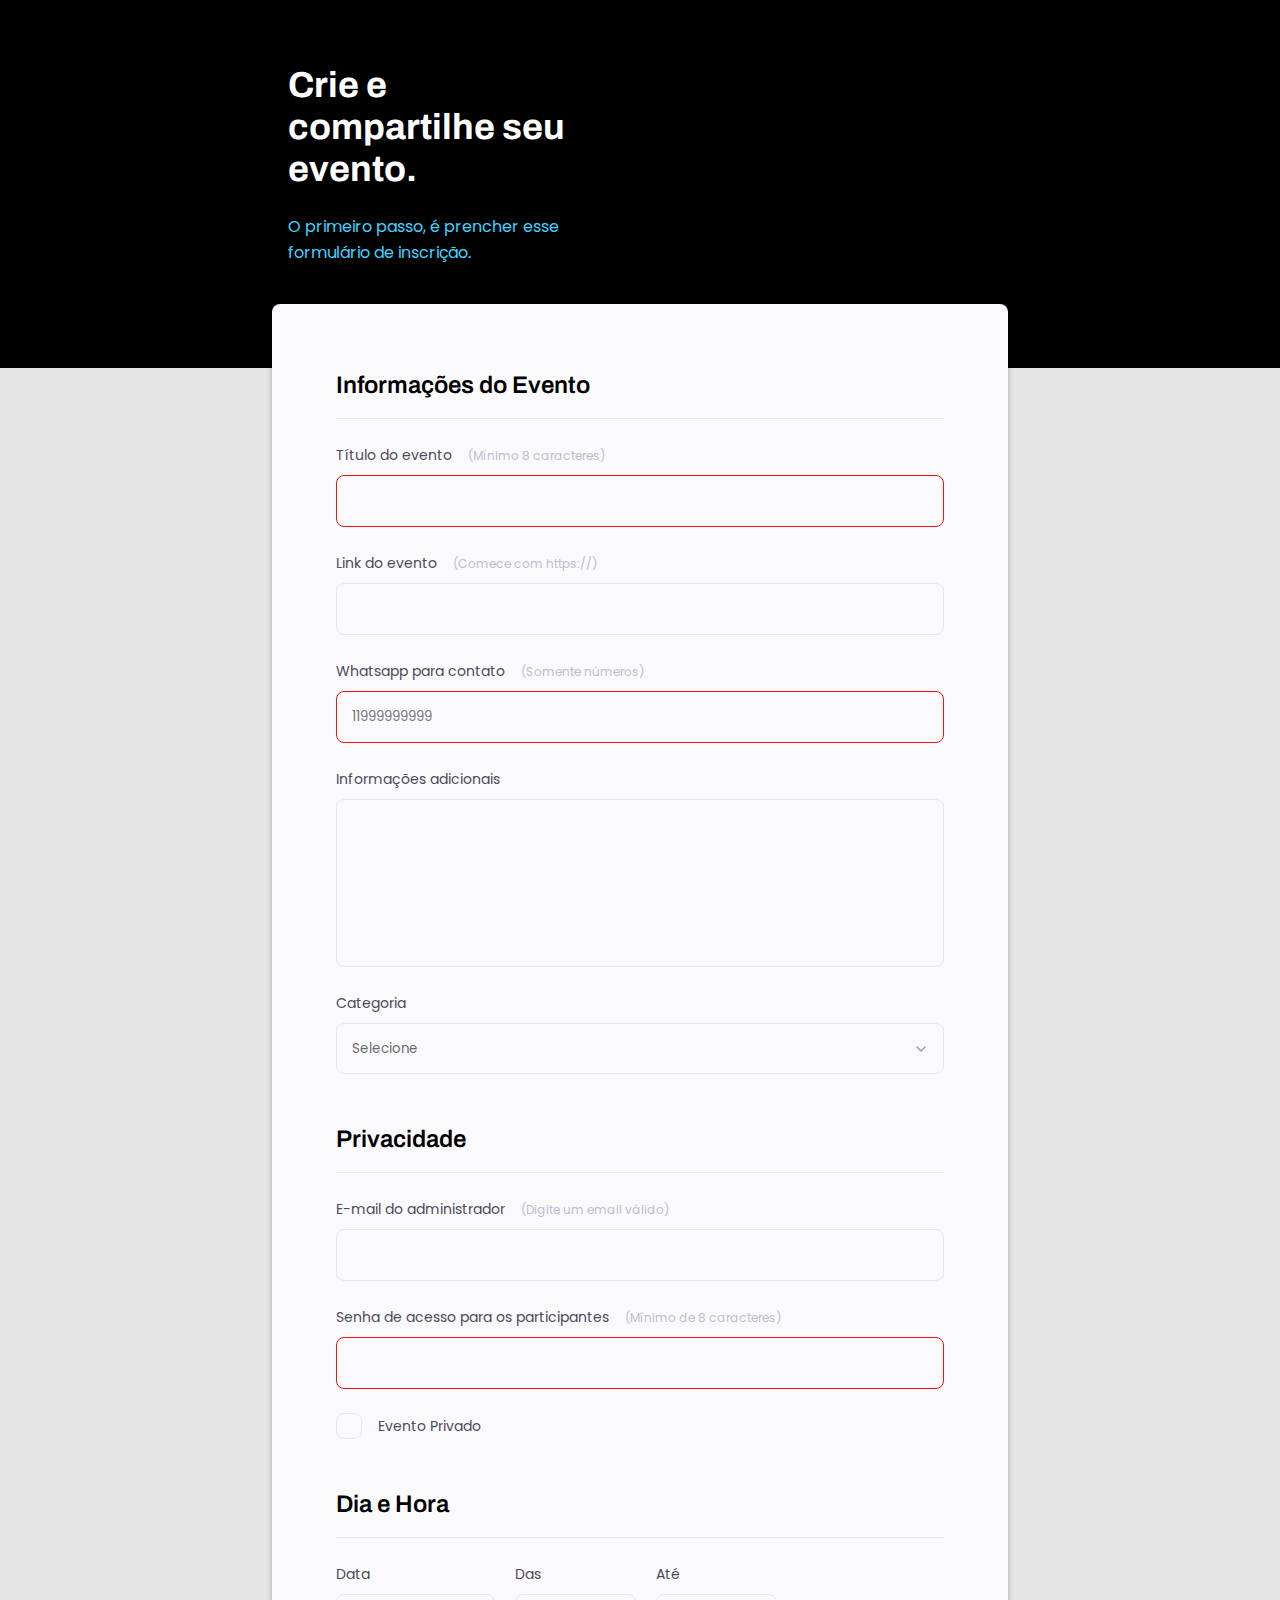
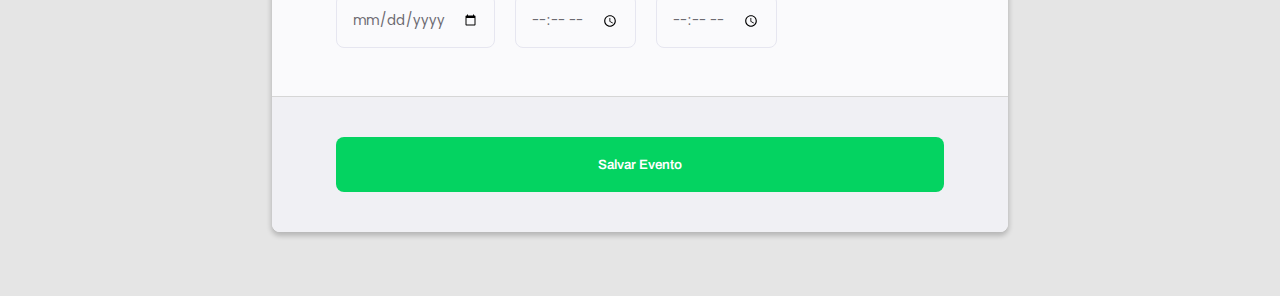
==== index.html @ 3d53aef0 "Add(project): third project finished" ====
<!DOCTYPE html>
<html lang="pt-br">

<head>
   <meta charset="UTF-8">
   <meta http-equiv="X-UA-Compatible" content="IE=edge">

   <meta name="viewport" content="width=device-width, initial-scale=1.0">
   <link rel="preconnect" href="https://fonts.googleapis.com">
   <link rel="preconnect" href="https://fonts.gstatic.com" crossorigin>
   <link href="https://fonts.googleapis.com/css2?family=Archivo:wght@600;700&family=Poppins&display=swap"
      rel="stylesheet">
   <link rel="stylesheet" href="./styles/index.css">
   <title>Document</title>
</head>

<body>
   <div class="container">

      <header>
         <h1>Crie e compartilhe seu evento.</h1>
         <p>O primeiro passo, é prencher esse formulário de inscrição.</p>
      </header>
      <form>

         <fieldset>
            <div class="fieldset-wrapper">
               <legend>Informações do Evento</legend>
               <div class="input-wrapper">
                  <label for="event-title">Título do evento <span>(Mínimo 8 caracteres)</span>
                  </label>
                  <input type="text" name="event-title" id="event-title" required minlength="8">
               </div>
               <div class="input-wrapper">
                  <label for="event-url">Link do evento <span>(Comece com https://)</span>
                  </label>
                  <input type="url" name="event-url" id="event-url">
               </div>
               <div class="input-wrapper">
                  <label for="event-whatsapp">Whatsapp para contato <span>(Somente números)</span>
                  </label>
                  <input type="tel" name="event-whatsapp" id="event-whatsapp" required minlength="11" placeholder="11999999999">
               </div>
               <div class="input-wrapper">
                  <label for="event-info">
                     Informações adicionais
                  </label>
                  <textarea name="event-info" id="event-info"></textarea>
               </div>
               <div class="input-wrapper">
                  <label for="event-category">
                     Categoria
                  </label>
                  <select name="event-category" id="event-category">
                     <option selected disabled>Selecione</option>
                     <option value="live">Ao Vivo</option>
                     <option value="podcast">Podcast</option>
                     <option value="mentorship">Mentoria</option>
                  </select>
               </div>
            </div>
         </fieldset>
         <fieldset>
            <div class="fieldset-wrapper">
               <legend>Privacidade</legend>
               <div class="input-wrapper">
                  <label for="event-email">E-mail do administrador <span>(Digite um email válido)</span></label>
                  <input type="email" name="event-email" id="event-email">
               </div>
               <div class="input-wrapper">
                  <label for="event-password">Senha de acesso para os participantes <span>(Mínimo de 8
                        caracteres)</span></label>
                  <input type="password" name="event-password" id="event-password" required minlength="8">
               </div>
               <div class="checkbox-wrapper">
                  <input type="checkbox" name="event-private" id="event-private">
                  <label for="event-private">Evento Privado</label>
               </div>
            </div>
         </fieldset>
         <fieldset>
            <div class="fieldset-wrapper">
               <legend>Dia e Hora</legend>
               <div class="date-wrapper">
                  <div class="input-wrapper">
                     <label for="event-date">Data</label>
                     <input type="date" name="event-date" id="event-date">
                  </div>
                  <div class="input-wrapper">
                     <label for="event-begin">Das</label>
                     <input type="time" name="event-begin" id="event-begin">
                  </div>
                  <div class="input-wrapper">
                     <label for="event-end">Até</label>
                     <input type="time" name="event-end" id="event-end">
                  </div>
               </div>
            </div>
         </fieldset>
         <div class="submit">
            <button>Salvar Evento</button>
         </div>
      </form>
   </div>
</body>

</html>
---- styles/index.css ----
* {
  margin: 0;
  padding: 0;
  box-sizing: border-box;
  text-decoration: none;
  font-family: "Poppins", sans-serif;
  border: none;
}

body {
  padding: 64px 0;
  min-height: 100vh;
  background-color: #e5e5e5;
}

body::before {
  content: "";
  display: block;
  position: absolute;
  top: 0;
  left: 0;
  right: 0;
  height: 368px;
  background-color: black;
  z-index: -1;
}

h1,
h2,
h3,
h4,
h5,
h6 {
  font-family: "Archivo", sans-serif;
}

h1 {
  font-size: 36px;
  line-height: 42px;
  color: #fff;
}

.container {
  max-width: 736px;
  margin: 0 auto;
}

header {
  max-width: 319px;
  padding: 0 1rem;
  margin-bottom: 38px;
}

header p {
  margin-top: 24px;
  line-height: 26px;
  color: #42d3ff;
}

form {
  display: flex;
  flex-direction: column;
  border-radius: 8px;
  gap: 48px;
  background-color: #fafafc;
  box-shadow: 0px 3px 5px 1px rgba(0, 0, 0, 0.2);
  -webkit-border-radius: 8px;
  -moz-border-radius: 8px;
  -ms-border-radius: 8px;
  -o-border-radius: 8px;
}

@media (max-width: 754px) {
  body {
    padding-bottom: 0;
  }
  form {
    border-radius: 0;
    -webkit-border-radius: 0;
    -moz-border-radius: 0;
    -ms-border-radius: 0;
    -o-border-radius: 0;
  }
  fieldset .fieldset-wrapper,
  form .submit {
    padding-right: 1rem;
    padding-left: 1rem;
    border-radius: 0;
  }

  .submit {
    border-bottom-right-radius: 0px;
    border-bottom-left-radius: 0px;
  }
}

.fieldset-wrapper,
.submit {
  display: flex;
  flex-direction: column;
  gap: 24px;
  padding: 0 64px;
}

fieldset:first-child {
  padding-top: 64px;
}

.submit {
  padding-bottom: 64px;
}

fieldset legend {
  font-family: "Archivo", sans-serif;
  font-weight: 600;
  font-size: 24px;
  line-height: 34px;
  border-bottom: 1px solid #e6e6f0;
  padding-bottom: 1rem;
  width: 100%;
}

.input-wrapper label,
.checkbox-wrapper label {
  display: block;
  font-size: 14px;
  line-height: 24px;
  color: #4e4958;
  margin-bottom: 8px;
}

.input-wrapper label span {
  font-size: 12px;
  margin-left: 12px;
  line-height: 20px;
  color: #c1bccc;
}

.input-wrapper input,
.input-wrapper textarea,
.input-wrapper select {
  resize: none;
  display: block;
  border: 1px solid #e6e6f0;
  background-color: #fafafc;
  color: #6c6a71;
  padding: 15px;
  width: 100%;
  border-radius: 8px;
  -webkit-border-radius: 8px;
  -moz-border-radius: 8px;
  -ms-border-radius: 8px;
  -o-border-radius: 8px;
}

.input-wrapper input:focus,
.input-wrapper textarea:focus,
.input-wrapper select:focus {
  outline: none;
  border-color: #4e4958;
}

.input-wrapper:hover span,
.input-wrapper input:focus ~ label span {
  color: #6c6a71;
}

.input-wrapper textarea {
  padding: 1rem;
  height: 168px;
}

.input-wrapper select {
  appearance: none;
  -webkit-appearance: none;
  -moz-webkit-appearance: none;
  -ms-webkit-appearance: none;
  -o-webkit-appearance: none;
  background: url("data:image/svg+xml,%3Csvg width='24' height='24' viewBox='0 0 24 24' fill='none' xmlns='http://www.w3.org/2000/svg'%3E%3Cpath d='M8 10L12 14L16 10' stroke='%239C98A6' stroke-width='1.5' stroke-linecap='round' stroke-linejoin='round'/%3E%3C/svg%3E%0A")
    no-repeat;
  background-position: right 10px top 50%;
}

.checkbox-wrapper {
  display: flex;
  align-items: center;
  position: relative;
}

.checkbox-wrapper input:checked ~ label::before {
  background-image: url("data:image/svg+xml,%3Csvg width='24' height='24' viewBox='0 0 24 24' fill='none' xmlns='http://www.w3.org/2000/svg'%3E%3Cpath d='M9.00016 16.1698L4.83016 11.9998L3.41016 13.4098L9.00016 18.9998L21.0002 6.99984L19.5902 5.58984L9.00016 16.1698Z' fill='%2342D3FF'/%3E%3C/svg%3E%0A");
  background-position: center center;
}

.checkbox-wrapper input:focus ~ label::before {
  border: 1px solid #4e4958;
}

.checkbox-wrapper label {
  margin: 0;
  display: flex;
  align-items: center;
  gap: 1rem;
}

.checkbox-wrapper label::before {
  content: "";
  display: block;
  width: 24px;
  height: 24px;
  border: 1px solid #e6e6f0;
  border-radius: 8px;
  -webkit-border-radius: 8px;
  -moz-border-radius: 8px;
  -ms-border-radius: 8px;
  -o-border-radius: 8px;
}

.checkbox-wrapper input {
  position: absolute;
  top: 0;
  left: 0;
  opacity: 0;
}

.date-wrapper {
  display: flex;
  flex-wrap: wrap;
  gap: 20px;
}

.date-wrapper input[type="date"] {
  flex-grow: 1;
}

.submit {
  background-color: #f0f0f4;
  height: 136px;
  display: flex;
  flex-direction: column;
  padding: 40px 64px;
  border-top: 1px solid #d6d6d6;
  border-radius: 0 0 8px 8px;
  -webkit-border-radius: 0 0 8px 8px;
  -moz-border-radius: 0 0 8px 8px;
  -ms-border-radius: 0 0 8px 8px;
  -o-border-radius: 0 0 8px 8px;
}

.submit button {
  height: 56px;
  cursor: pointer;
  background-color: #04d361;
  color: #fff;
  font-family: "Archivo", sans-serif;
  font-weight: 600;
  border-radius: 8px;
  -webkit-border-radius: 8px;
  -moz-border-radius: 8px;
  -ms-border-radius: 8px;
  -o-border-radius: 8px;
}

.submit button:hover {
  background-color: #06b957;
}

input:invalid {
  border: 1px solid #ff1010;
}
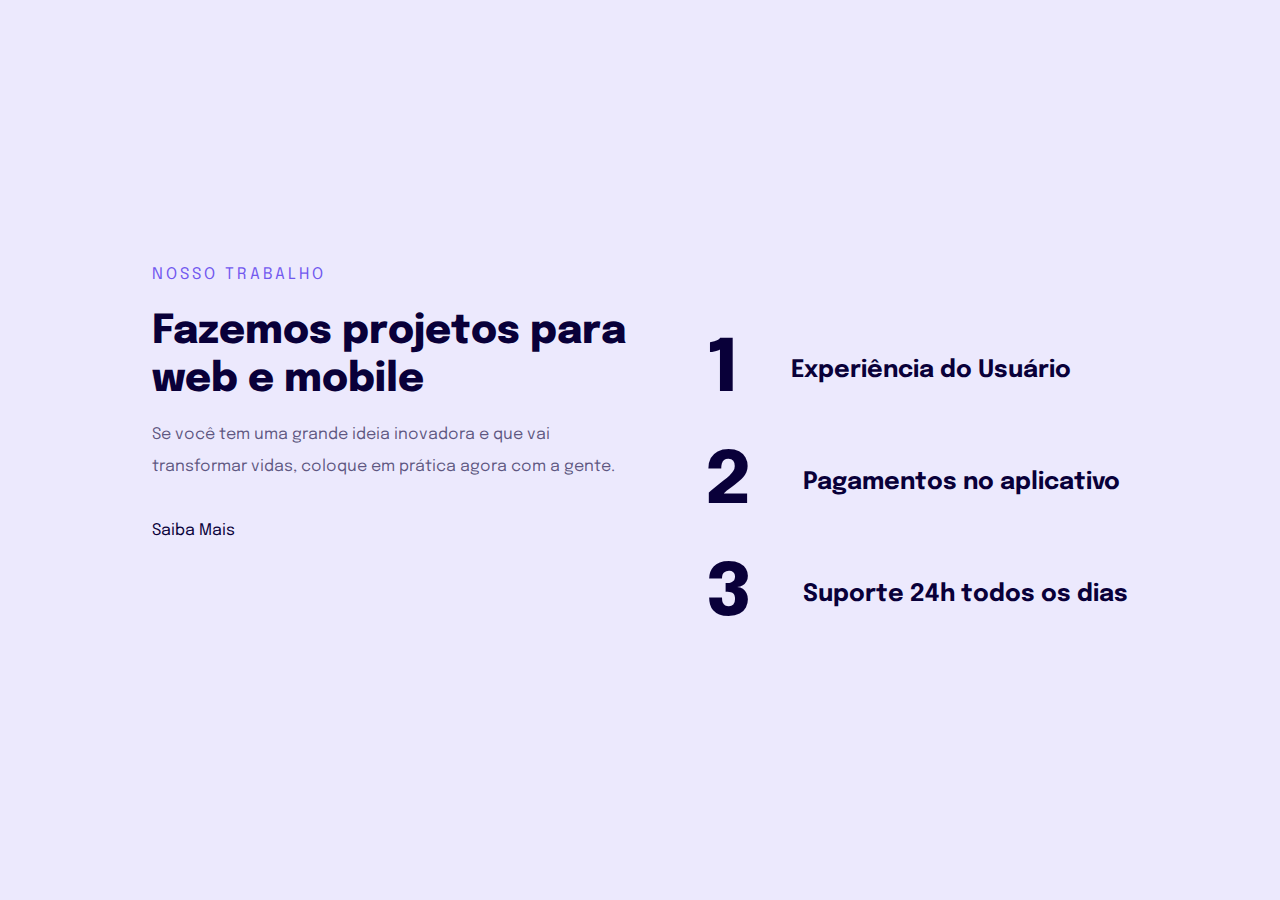
==== commit ca3c8fd0: "Add(project): fourth project finished" ====
--- a/index.html
+++ b/index.html
@@ -3,105 +3,29 @@
 
 <head>
    <meta charset="UTF-8">
-   <meta http-equiv="X-UA-Compatible" content="IE=edge">
-
    <meta name="viewport" content="width=device-width, initial-scale=1.0">
+   <link rel="stylesheet" href="./styles/index.css">
    <link rel="preconnect" href="https://fonts.googleapis.com">
    <link rel="preconnect" href="https://fonts.gstatic.com" crossorigin>
-   <link href="https://fonts.googleapis.com/css2?family=Archivo:wght@600;700&family=Poppins&display=swap"
-      rel="stylesheet">
-   <link rel="stylesheet" href="./styles/index.css">
+   <link href="https://fonts.googleapis.com/css2?family=Epilogue:wght@400;700;800&display=swap" rel="stylesheet">
    <title>Document</title>
 </head>
 
 <body>
-   <div class="container">
-
-      <header>
-         <h1>Crie e compartilhe seu evento.</h1>
-         <p>O primeiro passo, é prencher esse formulário de inscrição.</p>
-      </header>
-      <form>
-
-         <fieldset>
-            <div class="fieldset-wrapper">
-               <legend>Informações do Evento</legend>
-               <div class="input-wrapper">
-                  <label for="event-title">Título do evento <span>(Mínimo 8 caracteres)</span>
-                  </label>
-                  <input type="text" name="event-title" id="event-title" required minlength="8">
-               </div>
-               <div class="input-wrapper">
-                  <label for="event-url">Link do evento <span>(Comece com https://)</span>
-                  </label>
-                  <input type="url" name="event-url" id="event-url">
-               </div>
-               <div class="input-wrapper">
-                  <label for="event-whatsapp">Whatsapp para contato <span>(Somente números)</span>
-                  </label>
-                  <input type="tel" name="event-whatsapp" id="event-whatsapp" required minlength="11" placeholder="11999999999">
-               </div>
-               <div class="input-wrapper">
-                  <label for="event-info">
-                     Informações adicionais
-                  </label>
-                  <textarea name="event-info" id="event-info"></textarea>
-               </div>
-               <div class="input-wrapper">
-                  <label for="event-category">
-                     Categoria
-                  </label>
-                  <select name="event-category" id="event-category">
-                     <option selected disabled>Selecione</option>
-                     <option value="live">Ao Vivo</option>
-                     <option value="podcast">Podcast</option>
-                     <option value="mentorship">Mentoria</option>
-                  </select>
-               </div>
-            </div>
-         </fieldset>
-         <fieldset>
-            <div class="fieldset-wrapper">
-               <legend>Privacidade</legend>
-               <div class="input-wrapper">
-                  <label for="event-email">E-mail do administrador <span>(Digite um email válido)</span></label>
-                  <input type="email" name="event-email" id="event-email">
-               </div>
-               <div class="input-wrapper">
-                  <label for="event-password">Senha de acesso para os participantes <span>(Mínimo de 8
-                        caracteres)</span></label>
-                  <input type="password" name="event-password" id="event-password" required minlength="8">
-               </div>
-               <div class="checkbox-wrapper">
-                  <input type="checkbox" name="event-private" id="event-private">
-                  <label for="event-private">Evento Privado</label>
-               </div>
-            </div>
-         </fieldset>
-         <fieldset>
-            <div class="fieldset-wrapper">
-               <legend>Dia e Hora</legend>
-               <div class="date-wrapper">
-                  <div class="input-wrapper">
-                     <label for="event-date">Data</label>
-                     <input type="date" name="event-date" id="event-date">
-                  </div>
-                  <div class="input-wrapper">
-                     <label for="event-begin">Das</label>
-                     <input type="time" name="event-begin" id="event-begin">
-                  </div>
-                  <div class="input-wrapper">
-                     <label for="event-end">Até</label>
-                     <input type="time" name="event-end" id="event-end">
-                  </div>
-               </div>
-            </div>
-         </fieldset>
-         <div class="submit">
-            <button>Salvar Evento</button>
-         </div>
-      </form>
-   </div>
+   <main>
+      <div>
+         <p class="our-work">Nosso Trabalho</pc>
+         <h1>Fazemos projetos para web e mobile</h1>
+         <p>Se você tem uma grande ideia inovadora e que vai transformar vidas, coloque em prática agora com a gente.
+         </p>
+         <a href="#">Saiba Mais</a>
+      </div>
+      <ul>
+         <li><span>1</span>Experiência do Usuário</li>
+         <li><span>2</span>Pagamentos no aplicativo</li>
+         <li><span>3</span>Suporte 24h todos os dias</li>
+      </ul>
+   </main>
 </body>
 
 </html>--- a/styles/index.css
+++ b/styles/index.css
@@ -1,270 +1,100 @@
+:root {
+  font-size: 62.5%;
+}
+
 * {
+  padding: 0;
   margin: 0;
-  padding: 0;
   box-sizing: border-box;
+  list-style: none;
   text-decoration: none;
-  font-family: "Poppins", sans-serif;
-  border: none;
+  font-family: "Epilogue", sans-serif;
 }
 
 body {
-  padding: 64px 0;
   min-height: 100vh;
-  background-color: #e5e5e5;
-}
-
-body::before {
-  content: "";
-  display: block;
-  position: absolute;
-  top: 0;
-  left: 0;
-  right: 0;
-  height: 368px;
-  background-color: black;
-  z-index: -1;
-}
-
-h1,
-h2,
-h3,
-h4,
-h5,
-h6 {
-  font-family: "Archivo", sans-serif;
-}
-
-h1 {
-  font-size: 36px;
-  line-height: 42px;
-  color: #fff;
-}
-
-.container {
-  max-width: 736px;
+  background-color: #ece9fd;
+  font-size: 1.6rem;
+  padding: 6rem 2.3rem 6.6rem;
+  max-width: 530px;
   margin: 0 auto;
 }
 
-header {
-  max-width: 319px;
-  padding: 0 1rem;
-  margin-bottom: 38px;
+main p:first-child {
+  color: #7158ef;
+  letter-spacing: 3px;
+  text-transform: uppercase;
+  line-height: 3.2rem;
+  margin-bottom: 1.7rem;
 }
 
-header p {
-  margin-top: 24px;
-  line-height: 26px;
-  color: #42d3ff;
+main h1 {
+  font-size: 4rem;
+  font-weight: 800;
+  line-height: 4.8rem;
+  color: #090039;
+  margin-bottom: 1.5rem;
 }
 
-form {
-  display: flex;
-  flex-direction: column;
-  border-radius: 8px;
-  gap: 48px;
-  background-color: #fafafc;
-  box-shadow: 0px 3px 5px 1px rgba(0, 0, 0, 0.2);
-  -webkit-border-radius: 8px;
-  -moz-border-radius: 8px;
-  -ms-border-radius: 8px;
-  -o-border-radius: 8px;
+main h1 + p {
+  color: rgba(10, 0, 57, 0.64);
+  line-height: 3.2rem;
+  margin-bottom: 3.2rem;
 }
 
-@media (max-width: 754px) {
+main a {
+  line-height: 3.2rem;
+  color: #090039;
+}
+
+main a:hover {
+  color: #2814a9;
+  font-weight: 700;
+}
+
+main ul {
+  margin-top: 7.2rem;
+}
+
+main ul li {
+  display: flex;
+  gap: 3.2rem;
+  color: #090039;
+  font-size: 2.4rem;
+  font-weight: 700;
+  line-height: 3.2rem;
+}
+
+main ul li + li {
+  margin-top: 3.2rem;
+}
+
+main ul li span {
+  letter-spacing: -2px;
+  font-weight: 800;
+  font-size: 7.2rem;
+  line-height: 8rem;
+}
+
+@media (min-width: 768px) {
   body {
-    padding-bottom: 0;
+    display: flex;
+    align-items: center;
+    justify-content: center;
+    max-width: none;
   }
-  form {
-    border-radius: 0;
-    -webkit-border-radius: 0;
-    -moz-border-radius: 0;
-    -ms-border-radius: 0;
-    -o-border-radius: 0;
-  }
-  fieldset .fieldset-wrapper,
-  form .submit {
-    padding-right: 1rem;
-    padding-left: 1rem;
-    border-radius: 0;
+  main {
+    max-width: 1020px;
+    display: flex;
+    gap: 7rem;
   }
 
-  .submit {
-    border-bottom-right-radius: 0px;
-    border-bottom-left-radius: 0px;
+  main div:first-child {
+    max-width: 484px;
+  }
+
+  main ul li {
+    gap: 5.3rem;
+    align-items: center;
   }
 }
-
-.fieldset-wrapper,
-.submit {
-  display: flex;
-  flex-direction: column;
-  gap: 24px;
-  padding: 0 64px;
-}
-
-fieldset:first-child {
-  padding-top: 64px;
-}
-
-.submit {
-  padding-bottom: 64px;
-}
-
-fieldset legend {
-  font-family: "Archivo", sans-serif;
-  font-weight: 600;
-  font-size: 24px;
-  line-height: 34px;
-  border-bottom: 1px solid #e6e6f0;
-  padding-bottom: 1rem;
-  width: 100%;
-}
-
-.input-wrapper label,
-.checkbox-wrapper label {
-  display: block;
-  font-size: 14px;
-  line-height: 24px;
-  color: #4e4958;
-  margin-bottom: 8px;
-}
-
-.input-wrapper label span {
-  font-size: 12px;
-  margin-left: 12px;
-  line-height: 20px;
-  color: #c1bccc;
-}
-
-.input-wrapper input,
-.input-wrapper textarea,
-.input-wrapper select {
-  resize: none;
-  display: block;
-  border: 1px solid #e6e6f0;
-  background-color: #fafafc;
-  color: #6c6a71;
-  padding: 15px;
-  width: 100%;
-  border-radius: 8px;
-  -webkit-border-radius: 8px;
-  -moz-border-radius: 8px;
-  -ms-border-radius: 8px;
-  -o-border-radius: 8px;
-}
-
-.input-wrapper input:focus,
-.input-wrapper textarea:focus,
-.input-wrapper select:focus {
-  outline: none;
-  border-color: #4e4958;
-}
-
-.input-wrapper:hover span,
-.input-wrapper input:focus ~ label span {
-  color: #6c6a71;
-}
-
-.input-wrapper textarea {
-  padding: 1rem;
-  height: 168px;
-}
-
-.input-wrapper select {
-  appearance: none;
-  -webkit-appearance: none;
-  -moz-webkit-appearance: none;
-  -ms-webkit-appearance: none;
-  -o-webkit-appearance: none;
-  background: url("data:image/svg+xml,%3Csvg width='24' height='24' viewBox='0 0 24 24' fill='none' xmlns='http://www.w3.org/2000/svg'%3E%3Cpath d='M8 10L12 14L16 10' stroke='%239C98A6' stroke-width='1.5' stroke-linecap='round' stroke-linejoin='round'/%3E%3C/svg%3E%0A")
-    no-repeat;
-  background-position: right 10px top 50%;
-}
-
-.checkbox-wrapper {
-  display: flex;
-  align-items: center;
-  position: relative;
-}
-
-.checkbox-wrapper input:checked ~ label::before {
-  background-image: url("data:image/svg+xml,%3Csvg width='24' height='24' viewBox='0 0 24 24' fill='none' xmlns='http://www.w3.org/2000/svg'%3E%3Cpath d='M9.00016 16.1698L4.83016 11.9998L3.41016 13.4098L9.00016 18.9998L21.0002 6.99984L19.5902 5.58984L9.00016 16.1698Z' fill='%2342D3FF'/%3E%3C/svg%3E%0A");
-  background-position: center center;
-}
-
-.checkbox-wrapper input:focus ~ label::before {
-  border: 1px solid #4e4958;
-}
-
-.checkbox-wrapper label {
-  margin: 0;
-  display: flex;
-  align-items: center;
-  gap: 1rem;
-}
-
-.checkbox-wrapper label::before {
-  content: "";
-  display: block;
-  width: 24px;
-  height: 24px;
-  border: 1px solid #e6e6f0;
-  border-radius: 8px;
-  -webkit-border-radius: 8px;
-  -moz-border-radius: 8px;
-  -ms-border-radius: 8px;
-  -o-border-radius: 8px;
-}
-
-.checkbox-wrapper input {
-  position: absolute;
-  top: 0;
-  left: 0;
-  opacity: 0;
-}
-
-.date-wrapper {
-  display: flex;
-  flex-wrap: wrap;
-  gap: 20px;
-}
-
-.date-wrapper input[type="date"] {
-  flex-grow: 1;
-}
-
-.submit {
-  background-color: #f0f0f4;
-  height: 136px;
-  display: flex;
-  flex-direction: column;
-  padding: 40px 64px;
-  border-top: 1px solid #d6d6d6;
-  border-radius: 0 0 8px 8px;
-  -webkit-border-radius: 0 0 8px 8px;
-  -moz-border-radius: 0 0 8px 8px;
-  -ms-border-radius: 0 0 8px 8px;
-  -o-border-radius: 0 0 8px 8px;
-}
-
-.submit button {
-  height: 56px;
-  cursor: pointer;
-  background-color: #04d361;
-  color: #fff;
-  font-family: "Archivo", sans-serif;
-  font-weight: 600;
-  border-radius: 8px;
-  -webkit-border-radius: 8px;
-  -moz-border-radius: 8px;
-  -ms-border-radius: 8px;
-  -o-border-radius: 8px;
-}
-
-.submit button:hover {
-  background-color: #06b957;
-}
-
-input:invalid {
-  border: 1px solid #ff1010;
-}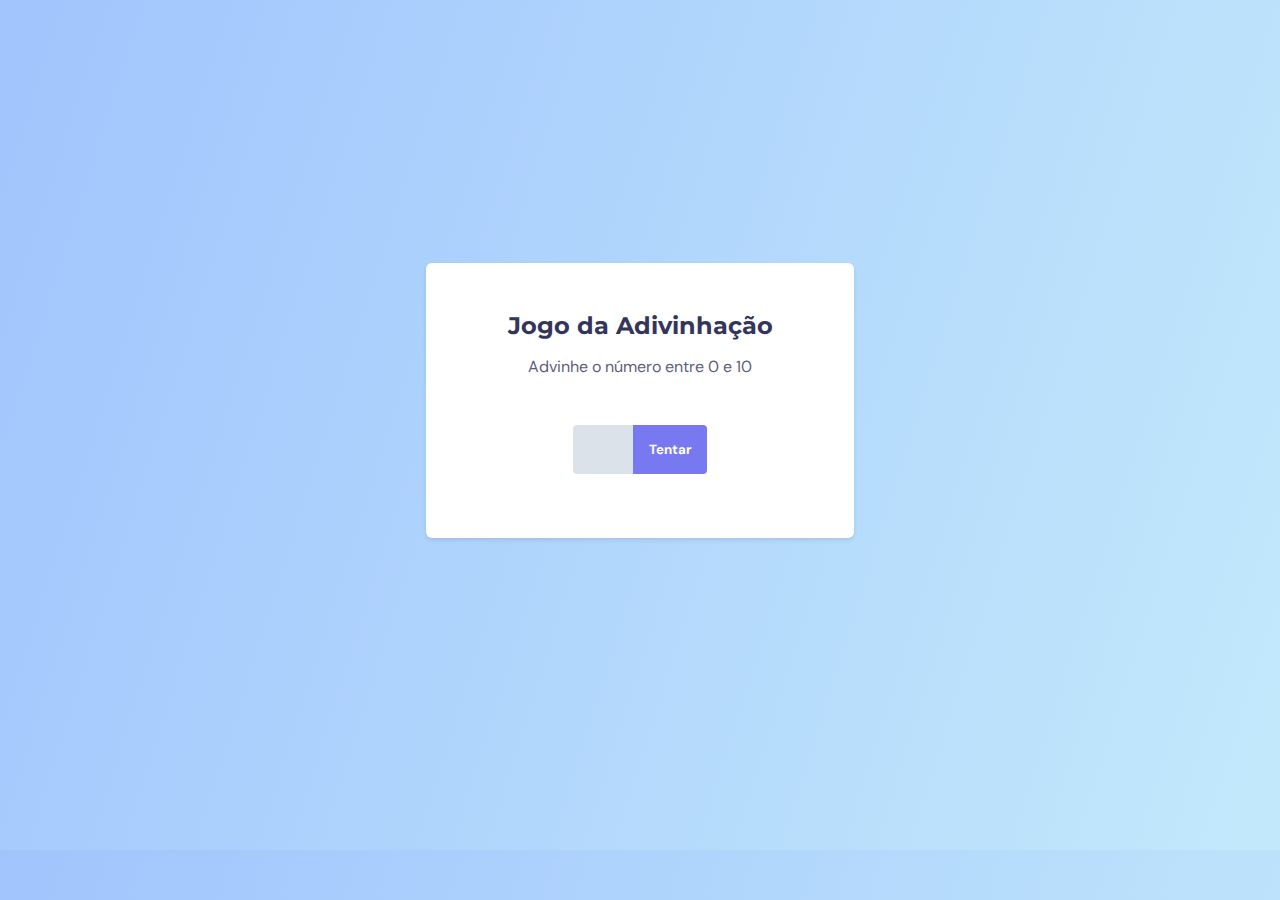
==== commit a4703508: "Add(project): sixth project finished" ====
--- a/index.html
+++ b/index.html
@@ -3,28 +3,32 @@
 
 <head>
    <meta charset="UTF-8">
+   <meta http-equiv="X-UA-Compatible" content="IE=edge">
    <meta name="viewport" content="width=device-width, initial-scale=1.0">
-   <link rel="stylesheet" href="./styles/index.css">
    <link rel="preconnect" href="https://fonts.googleapis.com">
    <link rel="preconnect" href="https://fonts.gstatic.com" crossorigin>
-   <link href="https://fonts.googleapis.com/css2?family=Epilogue:wght@400;700;800&display=swap" rel="stylesheet">
-   <title>Document</title>
+   <link
+      href="https://fonts.googleapis.com/css2?family=DM+Sans:wght@400;700&family=Montserrat:wght@400;600&display=swap"
+      rel="stylesheet">
+   <link rel="stylesheet" href="./styles/index.css">
+   <script src="./scripts/main.js" defer></script>
+   <title>Jogo da adivinhação</title>
 </head>
 
 <body>
-   <main>
-      <div>
-         <p class="our-work">Nosso Trabalho</pc>
-         <h1>Fazemos projetos para web e mobile</h1>
-         <p>Se você tem uma grande ideia inovadora e que vai transformar vidas, coloque em prática agora com a gente.
-         </p>
-         <a href="#">Saiba Mais</a>
+   <main id="app">
+      <div id="screen-one">
+         <h1 id="title">Jogo da Adivinhação</h1>
+         <p id="text">Advinhe o número entre 0 e 10</p>
+         <form onsubmit="event.preventDefault()">
+            <input type="number" id="input" max="10" min="0" maxlength="2">
+            <button id="button">Tentar</button>
+         </form>
       </div>
-      <ul>
-         <li><span>1</span>Experiência do Usuário</li>
-         <li><span>2</span>Pagamentos no aplicativo</li>
-         <li><span>3</span>Suporte 24h todos os dias</li>
-      </ul>
+      <div id="screen-two" class="hide">
+         <h2>Acertou em x vezes</h2>
+         <button>Jogar novamente</button>
+      </div>
    </main>
 </body>
 
--- a/styles/index.css
+++ b/styles/index.css
@@ -3,98 +3,118 @@
 }
 
 * {
+  margin: 0;
   padding: 0;
-  margin: 0;
   box-sizing: border-box;
+  text-decoration: none;
   list-style: none;
-  text-decoration: none;
-  font-family: "Epilogue", sans-serif;
 }
 
 body {
-  min-height: 100vh;
-  background-color: #ece9fd;
-  font-size: 1.6rem;
-  padding: 6rem 2.3rem 6.6rem;
-  max-width: 530px;
-  margin: 0 auto;
+  background: linear-gradient(287.56deg, #c2e9fb 0%, #a1c4fd 100%);
 }
 
-main p:first-child {
-  color: #7158ef;
-  letter-spacing: 3px;
-  text-transform: uppercase;
-  line-height: 3.2rem;
-  margin-bottom: 1.7rem;
+body {
+  font-size: 1.6rem;
+  min-height: 100vh;
+  display: flex;
+  flex-direction: column;
+  justify-content: center;
+  align-items: center;
+  margin-top: -5rem;
 }
 
-main h1 {
-  font-size: 4rem;
-  font-weight: 800;
-  line-height: 4.8rem;
-  color: #090039;
-  margin-bottom: 1.5rem;
+body,
+button,
+input {
+  font-family: "DM Sans", sans-serif;
 }
 
-main h1 + p {
-  color: rgba(10, 0, 57, 0.64);
-  line-height: 3.2rem;
-  margin-bottom: 3.2rem;
+.hide {
+   display: none;
 }
 
-main a {
-  line-height: 3.2rem;
-  color: #090039;
+#app {
+  text-align: center;
+  background: #fff;
+  box-shadow: 0 0.2rem 0.4rem rgba(0, 0, 0, 0.1);
+  border-radius: 0.6rem;
+  padding: 4.8rem 6.4rem 6.4rem;
+  width: min(42.8rem, 90%);
+  -webkit-border-radius: 0.6rem;
+  -moz-border-radius: 0.6rem;
+  -ms-border-radius: 0.6rem;
+  -o-border-radius: 0.6rem;
+}
+h1 {
+  font-family: "Montserrat", sans-serif;
+  font-size: 2.4rem;
+  margin-bottom: 1.6rem;
 }
 
-main a:hover {
-  color: #2814a9;
-  font-weight: 700;
+h1,
+h2,
+p {
+  color: #34355b;
 }
 
-main ul {
-  margin-top: 7.2rem;
+#text {
+  display: inline-block;
+  opacity: 0.8;
 }
 
-main ul li {
+form {
+  margin-top: 4.8rem;
   display: flex;
-  gap: 3.2rem;
-  color: #090039;
-  font-size: 2.4rem;
-  font-weight: 700;
-  line-height: 3.2rem;
+  justify-content: center;
 }
 
-main ul li + li {
-  margin-top: 3.2rem;
+input,
+button {
+  border: none;
+  padding: 1.6rem;
 }
 
-main ul li span {
-  letter-spacing: -2px;
-  font-weight: 800;
-  font-size: 7.2rem;
-  line-height: 8rem;
+input {
+  width: 6rem;
+  background-color: #dce2e9;
+  border-radius: 0.4rem 0 0 0.4rem;
+  -webkit-border-radius: 0.4rem 0 0 0.4rem;
+  -moz-border-radius: 0.4rem 0 0 0.4rem;
+  -ms-border-radius: 0.4rem 0 0 0.4rem;
+  -o-border-radius: 0.4rem 0 0 0.4rem;
 }
 
-@media (min-width: 768px) {
-  body {
-    display: flex;
-    align-items: center;
-    justify-content: center;
-    max-width: none;
-  }
-  main {
-    max-width: 1020px;
-    display: flex;
-    gap: 7rem;
-  }
+input:focus,
+input:hover,
+button:hover {
+  outline: none;
+  filter: brightness(1.04);
+  -webkit-filter: brightness(1.04);
+}
 
-  main div:first-child {
-    max-width: 484px;
-  }
+button {
+  color: #fff;
+  background-color: #7879f1;
+  border-radius: 0 0.4rem 0.4rem 0;
+  font-weight: 700;
+  cursor: pointer;
+  -webkit-border-radius: 0 0.4rem 0.4rem 0;
+  -moz-border-radius: 0 0.4rem 0.4rem 0;
+  -ms-border-radius: 0 0.4rem 0.4rem 0;
+  -o-border-radius: 0 0.4rem 0.4rem 0;
+}
 
-  main ul li {
-    gap: 5.3rem;
-    align-items: center;
-  }
+#screen-two h2 {
+  font-size: 2.4rem;
+  font-weight: 400;
+  margin-bottom: 3.3rem;
 }
+
+#screen-two button {
+  border-radius: 0.4rem;
+  -webkit-border-radius: 0.4rem;
+  -moz-border-radius: 0.4rem;
+  -ms-border-radius: 0.4rem;
+  -o-border-radius: 0.4rem;
+}
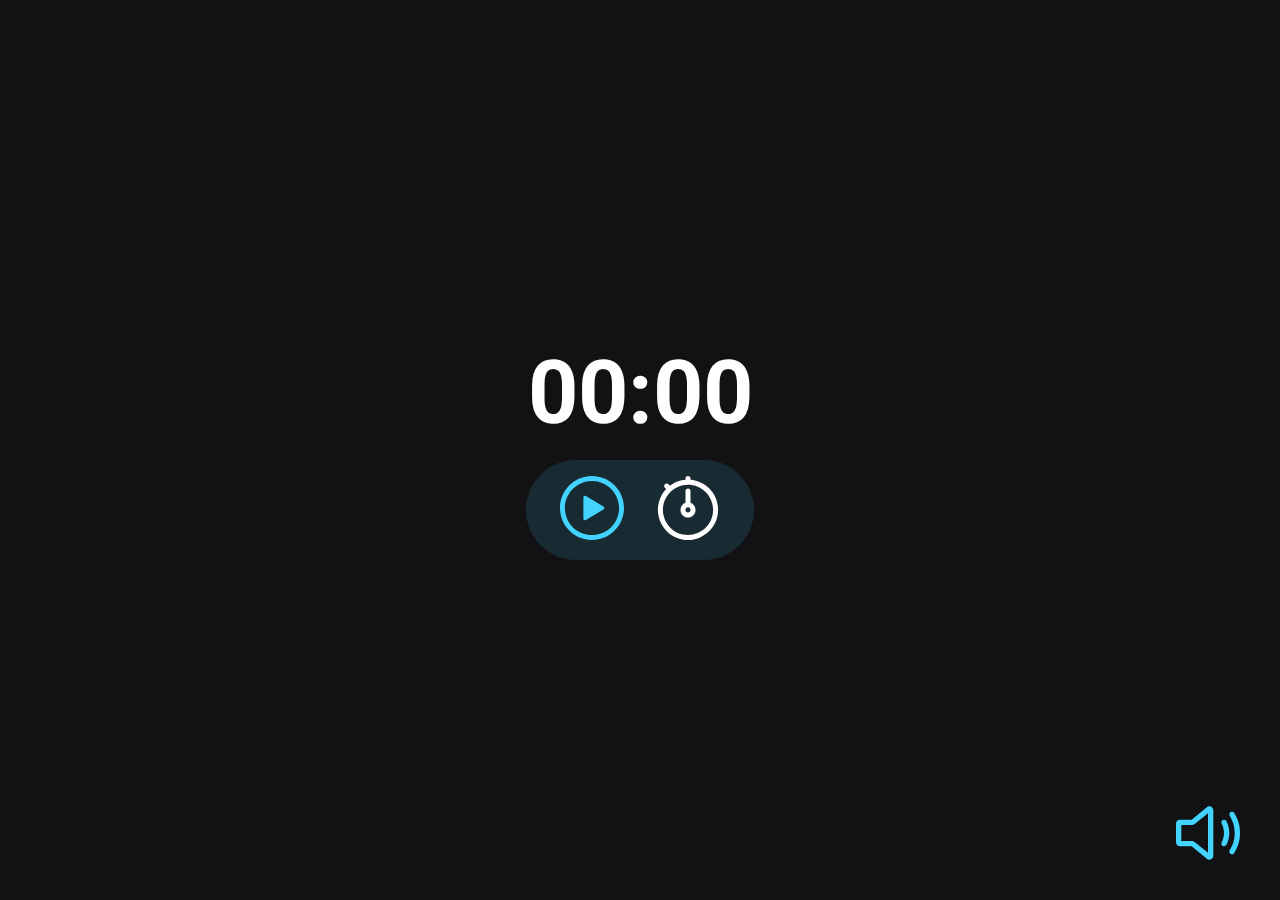
==== commit e2140ee8: "feat(timer): add timer finished" ====
--- a/index.html
+++ b/index.html
@@ -7,28 +7,104 @@
    <meta name="viewport" content="width=device-width, initial-scale=1.0">
    <link rel="preconnect" href="https://fonts.googleapis.com">
    <link rel="preconnect" href="https://fonts.gstatic.com" crossorigin>
-   <link
-      href="https://fonts.googleapis.com/css2?family=DM+Sans:wght@400;700&family=Montserrat:wght@400;600&display=swap"
-      rel="stylesheet">
+   <link href="https://fonts.googleapis.com/css2?family=Roboto:wght@400;700&display=swap" rel="stylesheet">
    <link rel="stylesheet" href="./styles/index.css">
-   <script src="./scripts/main.js" defer></script>
-   <title>Jogo da adivinhação</title>
+   <script src="./scripts/main.js" type="module" defer></script>
+   <title>Focus Timer</title>
 </head>
 
 <body>
-   <main id="app">
-      <div id="screen-one">
-         <h1 id="title">Jogo da Adivinhação</h1>
-         <p id="text">Advinhe o número entre 0 e 10</p>
-         <form onsubmit="event.preventDefault()">
-            <input type="number" id="input" max="10" min="0" maxlength="2">
-            <button id="button">Tentar</button>
-         </form>
+   <main>
+
+      <div id="timer">
+         <span id="minutes">
+            00
+         </span>
+         <span>:</span>
+         <span id="seconds">00</span>
       </div>
-      <div id="screen-two" class="hide">
-         <h2>Acertou em x vezes</h2>
-         <button>Jogar novamente</button>
+
+      <div id="controls">
+         <button id="play">
+            <svg width="52" height="52" viewBox="0 0 52 52" fill="none" xmlns="http://www.w3.org/2000/svg">
+               <path fill-rule="evenodd" clip-rule="evenodd"
+                  d="M0 26C0 11.6454 11.6454 0 26 0C40.3546 0 52 11.6454 52 26C52 40.3546 40.3546 52 26 52C11.6454 52 0 40.3546 0 26ZM26 4C13.8546 4 4 13.8546 4 26C4 38.1454 13.8546 48 26 48C38.1454 48 48 38.1454 48 26C48 13.8546 38.1454 4 26 4Z"
+                  fill="#42D3FF" />
+               <path
+                  d="M21.04 35.805L35.3462 27.1625C35.5457 27.041 35.7105 26.8703 35.8248 26.6667C35.9392 26.4631 35.9993 26.2335 35.9993 26C35.9993 25.7665 35.9392 25.5369 35.8248 25.3333C35.7105 25.1297 35.5457 24.959 35.3462 24.8375L21.04 16.195C20.8349 16.0721 20.6009 16.0061 20.3619 16.0035C20.1228 16.001 19.8874 16.062 19.6798 16.1805C19.4721 16.2989 19.2998 16.4705 19.1803 16.6775C19.0608 16.8846 18.9986 17.1197 19 17.3587V34.6413C18.9986 34.8803 19.0608 35.1154 19.1803 35.3225C19.2998 35.5295 19.4721 35.7011 19.6798 35.8195C19.8874 35.938 20.1228 35.999 20.3619 35.9965C20.6009 35.9939 20.8349 35.9279 21.04 35.805Z"
+                  fill="#42D3FF" />
+            </svg>
+         </button>
+         <button id="pause" class="hidden">
+            <svg width="52" height="52" viewBox="0 0 52 52" fill="none" xmlns="http://www.w3.org/2000/svg">
+               <path fill-rule="evenodd" clip-rule="evenodd"
+                  d="M0 26C0 11.6454 11.6454 0 26 0C40.3546 0 52 11.6454 52 26C52 40.3546 40.3546 52 26 52C11.6454 52 0 40.3546 0 26ZM26 4C13.8546 4 4 13.8546 4 26C4 38.1454 13.8546 48 26 48C38.1454 48 48 38.1454 48 26C48 13.8546 38.1454 4 26 4Z"
+                  fill="#42D3FF" />
+               <path fill-rule="evenodd" clip-rule="evenodd"
+                  d="M20 16C21.1046 16 22 16.8954 22 18V34C22 35.1046 21.1046 36 20 36C18.8954 36 18 35.1046 18 34V18C18 16.8954 18.8954 16 20 16Z"
+                  fill="#42D3FF" />
+               <path fill-rule="evenodd" clip-rule="evenodd"
+                  d="M32 16C33.1046 16 34 16.8954 34 18V34C34 35.1046 33.1046 36 32 36C30.8954 36 30 35.1046 30 34V18C30 16.8954 30.8954 16 32 16Z"
+                  fill="#42D3FF" />
+            </svg>
+         </button>
+         <button id="stop" class="hidden">
+            <svg width="52" height="52" viewBox="0 0 52 52" fill="none" xmlns="http://www.w3.org/2000/svg">
+               <path fill-rule="evenodd" clip-rule="evenodd"
+                  d="M0 26C0 11.6454 11.6454 0 26 0C40.3546 0 52 11.6454 52 26C52 40.3546 40.3546 52 26 52C11.6454 52 0 40.3546 0 26ZM26 4C13.8546 4 4 13.8546 4 26C4 38.1454 13.8546 48 26 48C38.1454 48 48 38.1454 48 26C48 13.8546 38.1454 4 26 4Z"
+                  fill="white" />
+               <path
+                  d="M32.8 36H19.2C18.3515 35.9993 17.538 35.662 16.938 35.062C16.338 34.462 16.0007 33.6485 16 32.8V19.2C16.0007 18.3515 16.338 17.538 16.938 16.938C17.538 16.338 18.3515 16.0007 19.2 16H32.8C33.6485 16.0007 34.462 16.338 35.062 16.938C35.662 17.538 35.9993 18.3515 36 19.2V32.8C35.9993 33.6485 35.662 34.462 35.062 35.062C34.462 35.662 33.6485 35.9993 32.8 36Z"
+                  fill="white" />
+            </svg>
+
+         </button>
+         <button id="set-time">
+            <svg width="48" height="51" viewBox="0 0 48 51" fill="none" xmlns="http://www.w3.org/2000/svg">
+               <path fill-rule="evenodd" clip-rule="evenodd"
+                  d="M24 0C25.1046 0 26 0.895431 26 2V3.08342C31.6327 3.55423 36.9435 6.00238 40.9706 10.0294C45.4715 14.5303 48 20.6348 48 27C48 31.7468 46.5924 36.3869 43.9553 40.3337C41.3181 44.2805 37.5698 47.3566 33.1844 49.1731C28.799 50.9896 23.9734 51.4649 19.3179 50.5389C14.6623 49.6128 10.3859 47.327 7.02946 43.9706C3.673 40.6141 1.38722 36.3377 0.461172 31.6822C-0.464874 27.0266 0.0104066 22.201 1.82691 17.8156C2.9634 15.0719 4.59295 12.5776 6.62029 10.4487L5.5858 9.41421C4.80476 8.63317 4.80476 7.36684 5.5858 6.58579C6.36685 5.80474 7.63318 5.80474 8.41423 6.58579L9.61626 7.78782C9.95896 7.53125 10.3091 7.28344 10.6663 7.04473C14.0566 4.77944 17.9584 3.42141 22 3.08346V2C22 0.895431 22.8954 0 24 0ZM24 7C20.0444 7 16.1776 8.17298 12.8886 10.3706C9.59963 12.5682 7.03618 15.6918 5.52243 19.3463C4.00868 23.0009 3.61261 27.0222 4.38431 30.9018C5.15602 34.7814 7.06083 38.3451 9.85788 41.1421C12.6549 43.9392 16.2186 45.844 20.0982 46.6157C23.9778 47.3874 27.9992 46.9913 31.6537 45.4776C35.3082 43.9638 38.4318 41.4004 40.6294 38.1114C42.827 34.8224 44 30.9556 44 27C44 21.6957 41.8929 16.6086 38.1422 12.8579C34.3914 9.10714 29.3043 7 24 7ZM24 10C25.1046 10 26 10.8954 26 12V21.3414C28.3304 22.1651 30 24.3876 30 27C30 30.3137 27.3137 33 24 33C20.6863 33 18 30.3137 18 27C18 24.3876 19.6696 22.1651 22 21.3414V12C22 10.8954 22.8954 10 24 10ZM24 25C22.8954 25 22 25.8954 22 27C22 28.1046 22.8954 29 24 29C25.1046 29 26 28.1046 26 27C26 25.8954 25.1046 25 24 25Z"
+                  fill="white" />
+            </svg>
+         </button>
+         <div id="sound-controls">
+            <button id="sound-on">
+               <svg width="48" height="40" viewBox="0 0 48 40" fill="none" xmlns="http://www.w3.org/2000/svg">
+                  <path fill-rule="evenodd" clip-rule="evenodd"
+                     d="M24.7502 0.0104226C25.3025 -0.0357388 25.8569 0.0720358 26.3517 0.321784C26.8466 0.571533 27.2625 0.953494 27.5535 1.42529C27.8444 1.89707 27.999 2.44025 28 2.99454L28 2.99818V36.9982L28 37.0018C27.999 37.5561 27.8444 38.0993 27.5535 38.5711C27.2625 39.0429 26.8465 39.4248 26.3517 39.6746C25.8569 39.9243 25.3025 40.0321 24.7502 39.9859C24.1978 39.9398 23.669 39.7415 23.2225 39.4131C23.1946 39.3926 23.1673 39.3713 23.1405 39.3494L11.7189 29.9981C11.7172 29.9981 11.7154 29.9982 11.7137 29.9982C11.7112 29.9982 11.7087 29.9982 11.7063 29.9982H3C2.20435 29.9982 1.44129 29.6821 0.87868 29.1195C0.31607 28.5569 0 27.7938 0 26.9982V12.9982C0 12.2025 0.31607 11.4395 0.87868 10.8769C1.44129 10.3142 2.20435 9.99818 3 9.99818H11.719L23.1405 0.64694C23.1673 0.625019 23.1946 0.603796 23.2225 0.583294C23.669 0.254875 24.1978 0.056584 24.7502 0.0104226ZM24 5.11289L14.2504 13.0952C13.548 13.6829 12.66 14.0029 11.744 13.9982H4V25.9982H11.6996C12.6203 25.993 13.5147 26.3063 14.2309 26.8852C14.2342 26.8878 14.2375 26.8905 14.2407 26.8932L24 34.8835V5.11289Z"
+                     fill="#42D3FF" />
+                  <path fill-rule="evenodd" clip-rule="evenodd"
+                     d="M35.0911 10.2185C36.075 9.71648 37.2795 10.1071 37.7815 11.0911C39.1523 13.7777 40 16.6985 40 20C40 23.2688 39.1159 26.2499 37.7876 28.897C37.2922 29.8842 36.0902 30.283 35.103 29.7876C34.1158 29.2922 33.717 28.0902 34.2124 27.103C35.3191 24.8976 36 22.5287 36 20C36 17.424 35.3477 15.1223 34.2185 12.9089C33.7165 11.925 34.1072 10.7205 35.0911 10.2185Z"
+                     fill="#42D3FF" />
+                  <path fill-rule="evenodd" clip-rule="evenodd"
+                     d="M40.9926 4.27226C41.9468 3.71587 43.1714 4.03837 43.7277 4.99257C46.3509 9.4912 48 13.5505 48 20C48 26.4594 46.279 30.5547 43.7354 34.9943C43.1862 35.9527 41.9642 36.2845 41.0057 35.7354C40.0473 35.1862 39.7155 33.9641 40.2646 33.0057C42.591 28.9453 44 25.5406 44 20C44 14.4495 42.6491 11.0838 40.2723 7.00743C39.7159 6.05322 40.0384 4.82865 40.9926 4.27226Z"
+                     fill="#42D3FF" />
+               </svg>
+            </button>
+            <button id="sound-off" class="hidden">
+               <svg width="56" height="48" viewBox="0 0 56 48" fill="none" xmlns="http://www.w3.org/2000/svg">
+                  <path fill-rule="evenodd" clip-rule="evenodd"
+                     d="M2.58579 0.585786C3.36683 -0.195262 4.63317 -0.195262 5.41421 0.585786L49.4142 44.5858C50.1953 45.3668 50.1953 46.6332 49.4142 47.4142C48.6332 48.1953 47.3668 48.1953 46.5858 47.4142L2.58579 3.41421C1.80474 2.63317 1.80474 1.36683 2.58579 0.585786Z"
+                     fill="white" />
+                  <path
+                     d="M24 9.115V13.34C24.0002 13.4722 24.0528 13.599 24.1462 13.6925L27.1462 16.6925C27.2161 16.7624 27.3051 16.8101 27.402 16.8295C27.499 16.8488 27.5995 16.839 27.6908 16.8013C27.7822 16.7636 27.8603 16.6996 27.9153 16.6175C27.9704 16.5354 27.9998 16.4388 28 16.34V7.07125C28.0056 6.51791 27.8613 5.97337 27.5825 5.49538C27.3036 5.01739 26.9007 4.62377 26.4163 4.35625C25.917 4.08753 25.3517 3.96635 24.7862 4.00686C24.2207 4.04736 23.6783 4.24788 23.2225 4.585C23.1939 4.60485 23.1664 4.62613 23.14 4.64875L19.1475 7.9175C19.0936 7.96178 19.0495 8.01687 19.0181 8.07921C18.9868 8.14155 18.9688 8.20976 18.9654 8.27947C18.962 8.34917 18.9732 8.41881 18.9983 8.48392C19.0234 8.54903 19.0619 8.60816 19.1112 8.6575L21.2425 10.79C21.3304 10.8778 21.4478 10.9298 21.5718 10.9358C21.6959 10.9418 21.8178 10.9014 21.9137 10.8225L24 9.115Z"
+                     fill="white" />
+                  <path
+                     d="M24 38.885L14.2412 30.895C13.5248 30.3131 12.6292 29.9969 11.7063 30H4V18H10.34C10.4388 17.9998 10.5354 17.9704 10.6175 17.9153C10.6996 17.8603 10.7636 17.7822 10.8013 17.6908C10.839 17.5995 10.8488 17.499 10.8295 17.402C10.8101 17.3051 10.7624 17.2161 10.6925 17.1462L7.6925 14.1462C7.59896 14.0528 7.47222 14.0002 7.34 14H3C2.20435 14 1.44129 14.3161 0.87868 14.8787C0.316071 15.4413 0 16.2044 0 17V31C0 31.7956 0.316071 32.5587 0.87868 33.1213C1.44129 33.6839 2.20435 34 3 34H11.72L23.14 43.35C23.1664 43.3726 23.1939 43.3939 23.2225 43.4137C23.684 43.7554 24.2341 43.957 24.8071 43.9944C25.38 44.0319 25.9517 43.9036 26.4538 43.625C26.9283 43.3547 27.322 42.9625 27.5939 42.4888C27.8658 42.0151 28.006 41.4774 28 40.9313V34.66C27.9998 34.5278 27.9472 34.401 27.8538 34.3075L24.8538 31.3075C24.7839 31.2376 24.6949 31.1899 24.598 31.1705C24.501 31.1512 24.4005 31.161 24.3092 31.1987C24.2178 31.2364 24.1397 31.3004 24.0847 31.3825C24.0296 31.4646 24.0002 31.5612 24 31.66V38.885Z"
+                     fill="white" />
+                  <path
+                     d="M40 24C40 20.93 39.2738 18.015 37.7812 15.0912C37.5346 14.6288 37.1163 14.2816 36.6163 14.1244C36.1162 13.9673 35.5745 14.0126 35.1076 14.2508C34.6407 14.489 34.286 14.901 34.1198 15.3981C33.9535 15.8951 33.9891 16.4376 34.2188 16.9088C35.4175 19.2575 36 21.5775 36 24C36 24.3333 35.9871 24.6721 35.9613 25.0163C35.9506 25.1597 35.9709 25.3037 36.021 25.4385C36.071 25.5733 36.1496 25.6958 36.2513 25.7975L38.7088 28.2562C38.7724 28.3202 38.8521 28.3657 38.9395 28.388C39.0269 28.4103 39.1187 28.4086 39.2052 28.383C39.2917 28.3573 39.3696 28.3088 39.4308 28.2425C39.4919 28.1762 39.534 28.0945 39.5525 28.0062C39.8483 26.6913 39.9983 25.3478 40 24Z"
+                     fill="white" />
+                  <path
+                     d="M48 24C48 17.6013 46.365 13.5137 43.7275 8.9925C43.4566 8.54173 43.0191 8.21579 42.5097 8.08525C42.0003 7.9547 41.4599 8.03006 41.0056 8.295C40.5513 8.55994 40.2197 8.99315 40.0825 9.50082C39.9453 10.0085 40.0135 10.5498 40.2725 11.0075C42.6337 15.055 44 18.4788 44 24C44 26.9787 43.5888 29.36 42.8288 31.5812C42.7677 31.7583 42.7575 31.949 42.7995 32.1315C42.8415 32.3141 42.9339 32.4812 43.0662 32.6138L45.1625 34.7088C45.2204 34.7669 45.2917 34.8099 45.3702 34.8339C45.4486 34.858 45.5318 34.8623 45.6123 34.8466C45.6929 34.831 45.7683 34.7957 45.832 34.744C45.8957 34.6922 45.9456 34.6256 45.9775 34.55C47.2613 31.485 48 28.2387 48 24Z"
+                     fill="white" />
+                  <path
+                     d="M56 24C56 14.7175 53.4762 8.86125 49.6862 2.92375C49.4008 2.4762 48.9493 2.16037 48.431 2.04573C47.9127 1.9311 47.3701 2.02706 46.9225 2.3125C46.4749 2.59794 46.1591 3.04948 46.0445 3.56778C45.9299 4.08609 46.0258 4.6287 46.3112 5.07625C49.7275 10.4225 52 15.6875 52 24C52 29.9312 50.8875 34.265 49.0513 38.125C49.0066 38.2181 48.9919 38.3228 49.0091 38.4247C49.0263 38.5265 49.0747 38.6205 49.1475 38.6937L51.375 40.9238C51.4307 40.9798 51.4989 41.0219 51.5739 41.0465C51.649 41.0711 51.7288 41.0776 51.8069 41.0654C51.8849 41.0532 51.959 41.0226 52.023 40.9763C52.087 40.93 52.1391 40.8691 52.175 40.7988C54.86 35.5275 56 30.375 56 24Z"
+                     fill="white" />
+               </svg>
+            </button>
+         </div>
       </div>
+
    </main>
 </body>
 
--- a/styles/index.css
+++ b/styles/index.css
@@ -1,5 +1,9 @@
 :root {
   font-size: 62.5%;
+  --bg-color: #121214;
+  --primary-color: #42d3ff;
+  --primary-color-light: rgba(66, 211, 255, 0.13);
+  --text-color: #fff;
 }
 
 * {
@@ -8,113 +12,61 @@
   box-sizing: border-box;
   text-decoration: none;
   list-style: none;
+  border: none;
 }
 
 body {
-  background: linear-gradient(287.56deg, #c2e9fb 0%, #a1c4fd 100%);
+  background-color: var(--bg-color);
+  color: var(--text-color);
+  min-height: 100vh;
+  font-family: "Roboto", sans-serif;
+  display: grid;
+  place-items: center;
 }
 
-body {
-  font-size: 1.6rem;
-  min-height: 100vh;
-  display: flex;
-  flex-direction: column;
-  justify-content: center;
-  align-items: center;
-  margin-top: -5rem;
+button {
+  background-color: transparent;
+  border: none;
+  cursor: pointer;
 }
 
-body,
-button,
-input {
-  font-family: "DM Sans", sans-serif;
+button svg {
+  width: clamp(3.2rem, 2rem + 10vw, 6.4rem);
+  height: clamp(3.2rem, 2rem + 10vw, 6.4rem);
 }
 
-.hide {
-   display: none;
+.hidden {
+  display: none;
 }
 
-#app {
-  text-align: center;
-  background: #fff;
-  box-shadow: 0 0.2rem 0.4rem rgba(0, 0, 0, 0.1);
-  border-radius: 0.6rem;
-  padding: 4.8rem 6.4rem 6.4rem;
-  width: min(42.8rem, 90%);
-  -webkit-border-radius: 0.6rem;
-  -moz-border-radius: 0.6rem;
-  -ms-border-radius: 0.6rem;
-  -o-border-radius: 0.6rem;
-}
-h1 {
-  font-family: "Montserrat", sans-serif;
-  font-size: 2.4rem;
+#timer {
+  font-size: clamp(4.4rem, 3.5rem + 10vw, 8.8rem);
+  font-weight: 700;
+  display: flex;
+  justify-content: center;
   margin-bottom: 1.6rem;
 }
 
-h1,
-h2,
-p {
-  color: #34355b;
+#controls {
+  background-color: var(--primary-color-light);
+  display: flex;
+  gap: 3.2rem;
+  align-items: center;
+  justify-content: center;
+  border-radius: 99999px;
+  -webkit-border-radius: 99999px;
+  -moz-border-radius: 99999px;
+  -ms-border-radius: 99999px;
+  -o-border-radius: 99999px;
+  padding: 2.2rem 4rem;
+
+  width: clamp(10rem, 10rem + 25vw, 22.8rem);
+  height: clamp(5rem, 3rem + 16vw, 10rem); 
+  margin: 0 auto;
 }
 
-#text {
-  display: inline-block;
-  opacity: 0.8;
+#sound-controls {
+  position: absolute;
+  right: 4rem;
+  bottom: 3.2rem;
 }
-
-form {
-  margin-top: 4.8rem;
-  display: flex;
-  justify-content: center;
-}
-
-input,
-button {
-  border: none;
-  padding: 1.6rem;
-}
-
-input {
-  width: 6rem;
-  background-color: #dce2e9;
-  border-radius: 0.4rem 0 0 0.4rem;
-  -webkit-border-radius: 0.4rem 0 0 0.4rem;
-  -moz-border-radius: 0.4rem 0 0 0.4rem;
-  -ms-border-radius: 0.4rem 0 0 0.4rem;
-  -o-border-radius: 0.4rem 0 0 0.4rem;
-}
-
-input:focus,
-input:hover,
-button:hover {
-  outline: none;
-  filter: brightness(1.04);
-  -webkit-filter: brightness(1.04);
-}
-
-button {
-  color: #fff;
-  background-color: #7879f1;
-  border-radius: 0 0.4rem 0.4rem 0;
-  font-weight: 700;
-  cursor: pointer;
-  -webkit-border-radius: 0 0.4rem 0.4rem 0;
-  -moz-border-radius: 0 0.4rem 0.4rem 0;
-  -ms-border-radius: 0 0.4rem 0.4rem 0;
-  -o-border-radius: 0 0.4rem 0.4rem 0;
-}
-
-#screen-two h2 {
-  font-size: 2.4rem;
-  font-weight: 400;
-  margin-bottom: 3.3rem;
-}
-
-#screen-two button {
-  border-radius: 0.4rem;
-  -webkit-border-radius: 0.4rem;
-  -moz-border-radius: 0.4rem;
-  -ms-border-radius: 0.4rem;
-  -o-border-radius: 0.4rem;
-}
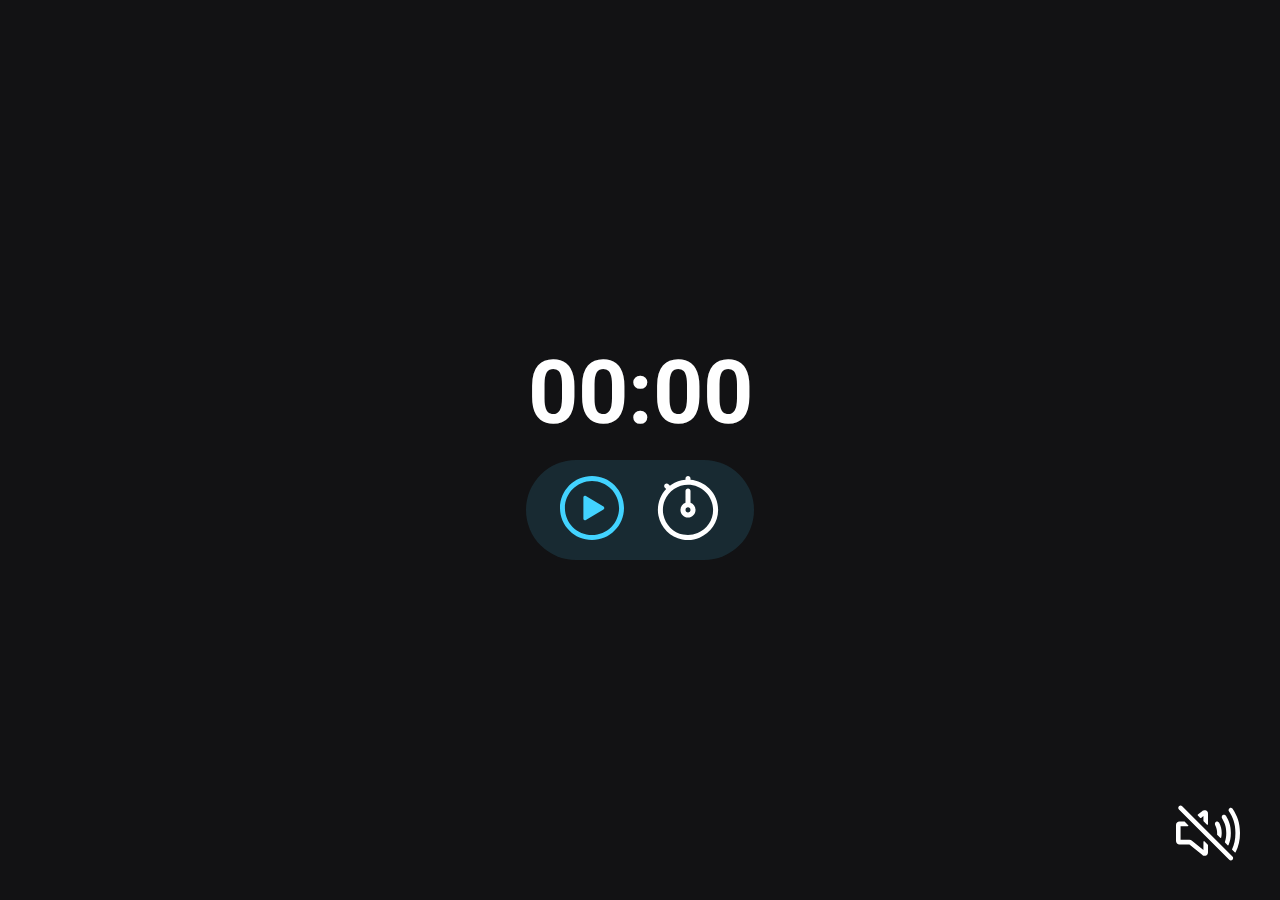
==== commit 1454f149: "feat: add sounds to clicks, background sound and on finish alert" ====
--- a/index.html
+++ b/index.html
@@ -67,7 +67,7 @@
             </svg>
          </button>
          <div id="sound-controls">
-            <button id="sound-on">
+            <button id="sound-on" class="hidden">
                <svg width="48" height="40" viewBox="0 0 48 40" fill="none" xmlns="http://www.w3.org/2000/svg">
                   <path fill-rule="evenodd" clip-rule="evenodd"
                      d="M24.7502 0.0104226C25.3025 -0.0357388 25.8569 0.0720358 26.3517 0.321784C26.8466 0.571533 27.2625 0.953494 27.5535 1.42529C27.8444 1.89707 27.999 2.44025 28 2.99454L28 2.99818V36.9982L28 37.0018C27.999 37.5561 27.8444 38.0993 27.5535 38.5711C27.2625 39.0429 26.8465 39.4248 26.3517 39.6746C25.8569 39.9243 25.3025 40.0321 24.7502 39.9859C24.1978 39.9398 23.669 39.7415 23.2225 39.4131C23.1946 39.3926 23.1673 39.3713 23.1405 39.3494L11.7189 29.9981C11.7172 29.9981 11.7154 29.9982 11.7137 29.9982C11.7112 29.9982 11.7087 29.9982 11.7063 29.9982H3C2.20435 29.9982 1.44129 29.6821 0.87868 29.1195C0.31607 28.5569 0 27.7938 0 26.9982V12.9982C0 12.2025 0.31607 11.4395 0.87868 10.8769C1.44129 10.3142 2.20435 9.99818 3 9.99818H11.719L23.1405 0.64694C23.1673 0.625019 23.1946 0.603796 23.2225 0.583294C23.669 0.254875 24.1978 0.056584 24.7502 0.0104226ZM24 5.11289L14.2504 13.0952C13.548 13.6829 12.66 14.0029 11.744 13.9982H4V25.9982H11.6996C12.6203 25.993 13.5147 26.3063 14.2309 26.8852C14.2342 26.8878 14.2375 26.8905 14.2407 26.8932L24 34.8835V5.11289Z"
@@ -80,7 +80,7 @@
                      fill="#42D3FF" />
                </svg>
             </button>
-            <button id="sound-off" class="hidden">
+            <button id="sound-off">
                <svg width="56" height="48" viewBox="0 0 56 48" fill="none" xmlns="http://www.w3.org/2000/svg">
                   <path fill-rule="evenodd" clip-rule="evenodd"
                      d="M2.58579 0.585786C3.36683 -0.195262 4.63317 -0.195262 5.41421 0.585786L49.4142 44.5858C50.1953 45.3668 50.1953 46.6332 49.4142 47.4142C48.6332 48.1953 47.3668 48.1953 46.5858 47.4142L2.58579 3.41421C1.80474 2.63317 1.80474 1.36683 2.58579 0.585786Z"
--- a/styles/index.css
+++ b/styles/index.css
@@ -50,7 +50,7 @@
 #controls {
   background-color: var(--primary-color-light);
   display: flex;
-  gap: 3.2rem;
+  gap: clamp(1.6rem, .8rem + 10vw, 3.2rem);
   align-items: center;
   justify-content: center;
   border-radius: 99999px;
@@ -61,12 +61,12 @@
   padding: 2.2rem 4rem;
 
   width: clamp(10rem, 10rem + 25vw, 22.8rem);
-  height: clamp(5rem, 3rem + 16vw, 10rem); 
+  height: clamp(5rem, 3rem + 16vw, 10rem);
   margin: 0 auto;
 }
 
 #sound-controls {
   position: absolute;
-  right: 4rem;
+  right: clamp(.5rem,.5rem + 5vw, 4rem);
   bottom: 3.2rem;
 }
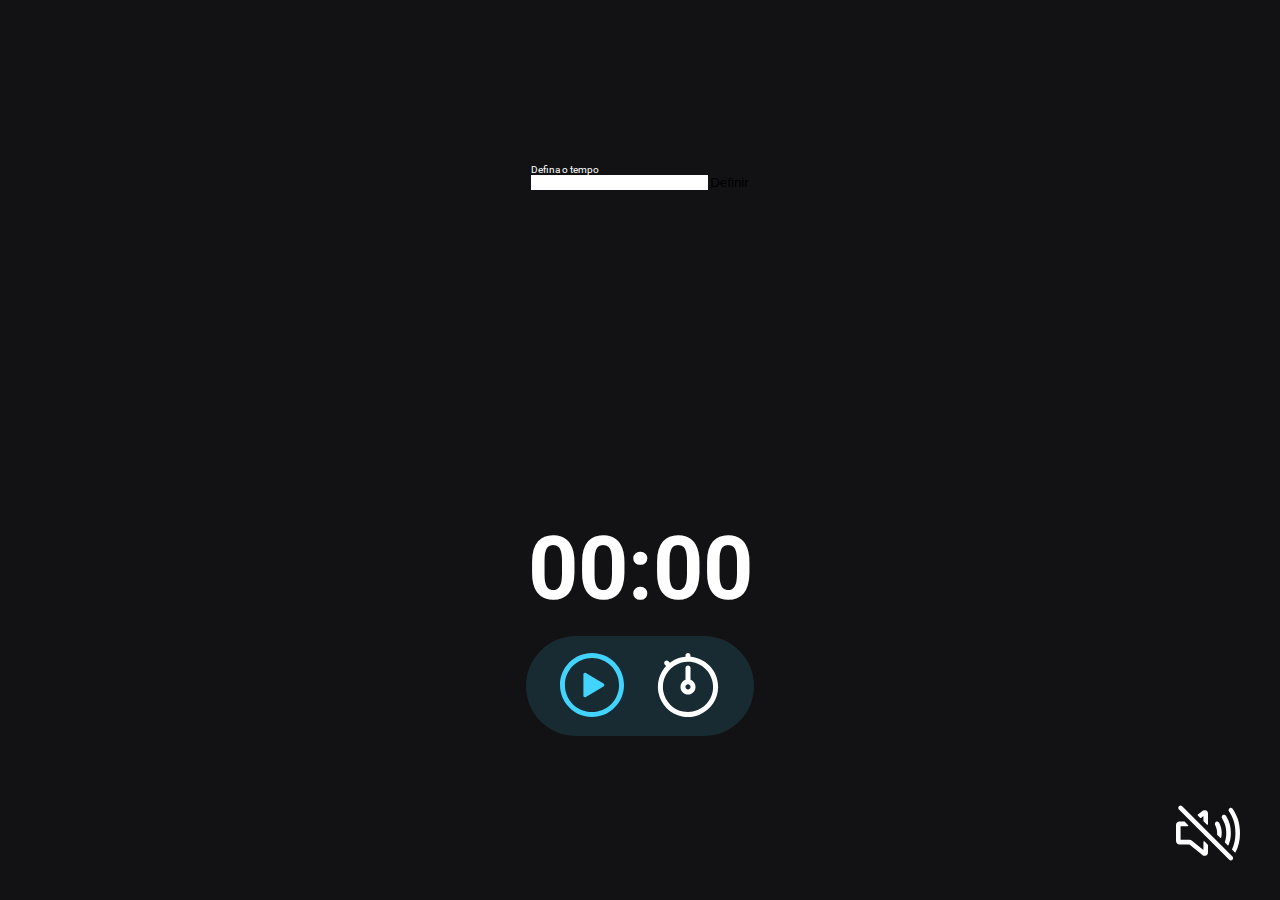
==== commit 364da6d2: "add favicon" ====
--- a/index.html
+++ b/index.html
@@ -9,13 +9,26 @@
    <link rel="preconnect" href="https://fonts.gstatic.com" crossorigin>
    <link href="https://fonts.googleapis.com/css2?family=Roboto:wght@400;700&display=swap" rel="stylesheet">
    <link rel="stylesheet" href="./styles/index.css">
+   <link rel="shortcut icon" href="./public/favicon.svg" type="image/svg">
    <script src="./scripts/main.js" type="module" defer></script>
    <title>Focus Timer</title>
 </head>
 
 <body>
+   <div id="modal-wrapper">
+      <div id="modal">
+         <form>
+            <label for="input-minutes">
+               Defina o tempo
+            </label>
+            <div>
+               <input type="text" id="input-minutes">
+               <button>Definir</button>
+            </div>
+         </form>
+      </div>
+   </div>
    <main>
-
       <div id="timer">
          <span id="minutes">
             00
@@ -104,7 +117,6 @@
             </button>
          </div>
       </div>
-
    </main>
 </body>
 
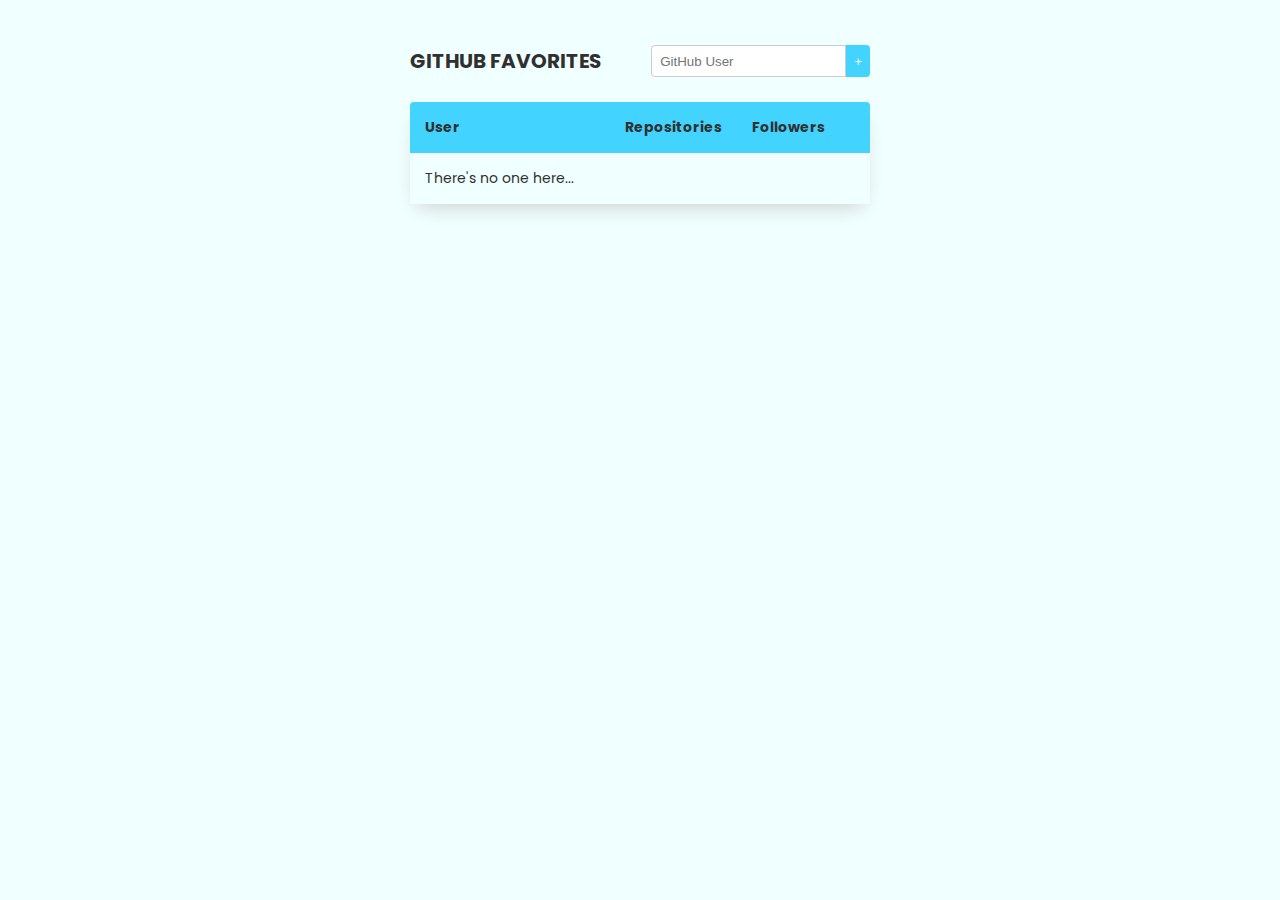
==== commit 13dc1e83: "update project" ====
--- a/index.html
+++ b/index.html
@@ -1,123 +1,41 @@
 <!DOCTYPE html>
-<html lang="pt-br">
+<html lang="en">
 
 <head>
    <meta charset="UTF-8">
    <meta http-equiv="X-UA-Compatible" content="IE=edge">
    <meta name="viewport" content="width=device-width, initial-scale=1.0">
+   <link rel="stylesheet" href="./styles/main.css">
+   <script src="./scripts/index.js" defer type="module"></script>
    <link rel="preconnect" href="https://fonts.googleapis.com">
    <link rel="preconnect" href="https://fonts.gstatic.com" crossorigin>
-   <link href="https://fonts.googleapis.com/css2?family=Roboto:wght@400;700&display=swap" rel="stylesheet">
-   <link rel="stylesheet" href="./styles/index.css">
-   <link rel="shortcut icon" href="./public/favicon.svg" type="image/svg">
-   <script src="./scripts/main.js" type="module" defer></script>
-   <title>Focus Timer</title>
+   <link href="https://fonts.googleapis.com/css2?family=Poppins:wght@400;600&display=swap" rel="stylesheet">
+   <title>GitHub Favorites</title>
 </head>
 
 <body>
-   <div id="modal-wrapper">
-      <div id="modal">
-         <form>
-            <label for="input-minutes">
-               Defina o tempo
-            </label>
-            <div>
-               <input type="text" id="input-minutes">
-               <button>Definir</button>
-            </div>
+   <div id="app">
+      <header>
+         <h1>GitHub Favorites</h1>
+         <form class="search" >
+            <label for="user-search" class="sr-only">GitHub User</label>
+            <input type="text" id="user-search" placeholder="GitHub User">
+            <button>&plus;</button>
          </form>
-      </div>
+      </header>
+      <table>
+         <thead>
+            <tr>
+               <th>User</th>
+               <th>Repositories</th>
+               <th>Followers</th>
+               <th></th>
+            </tr>
+         </thead>
+         <tbody>
+         </tbody>
+      </table>
    </div>
-   <main>
-      <div id="timer">
-         <span id="minutes">
-            00
-         </span>
-         <span>:</span>
-         <span id="seconds">00</span>
-      </div>
-
-      <div id="controls">
-         <button id="play">
-            <svg width="52" height="52" viewBox="0 0 52 52" fill="none" xmlns="http://www.w3.org/2000/svg">
-               <path fill-rule="evenodd" clip-rule="evenodd"
-                  d="M0 26C0 11.6454 11.6454 0 26 0C40.3546 0 52 11.6454 52 26C52 40.3546 40.3546 52 26 52C11.6454 52 0 40.3546 0 26ZM26 4C13.8546 4 4 13.8546 4 26C4 38.1454 13.8546 48 26 48C38.1454 48 48 38.1454 48 26C48 13.8546 38.1454 4 26 4Z"
-                  fill="#42D3FF" />
-               <path
-                  d="M21.04 35.805L35.3462 27.1625C35.5457 27.041 35.7105 26.8703 35.8248 26.6667C35.9392 26.4631 35.9993 26.2335 35.9993 26C35.9993 25.7665 35.9392 25.5369 35.8248 25.3333C35.7105 25.1297 35.5457 24.959 35.3462 24.8375L21.04 16.195C20.8349 16.0721 20.6009 16.0061 20.3619 16.0035C20.1228 16.001 19.8874 16.062 19.6798 16.1805C19.4721 16.2989 19.2998 16.4705 19.1803 16.6775C19.0608 16.8846 18.9986 17.1197 19 17.3587V34.6413C18.9986 34.8803 19.0608 35.1154 19.1803 35.3225C19.2998 35.5295 19.4721 35.7011 19.6798 35.8195C19.8874 35.938 20.1228 35.999 20.3619 35.9965C20.6009 35.9939 20.8349 35.9279 21.04 35.805Z"
-                  fill="#42D3FF" />
-            </svg>
-         </button>
-         <button id="pause" class="hidden">
-            <svg width="52" height="52" viewBox="0 0 52 52" fill="none" xmlns="http://www.w3.org/2000/svg">
-               <path fill-rule="evenodd" clip-rule="evenodd"
-                  d="M0 26C0 11.6454 11.6454 0 26 0C40.3546 0 52 11.6454 52 26C52 40.3546 40.3546 52 26 52C11.6454 52 0 40.3546 0 26ZM26 4C13.8546 4 4 13.8546 4 26C4 38.1454 13.8546 48 26 48C38.1454 48 48 38.1454 48 26C48 13.8546 38.1454 4 26 4Z"
-                  fill="#42D3FF" />
-               <path fill-rule="evenodd" clip-rule="evenodd"
-                  d="M20 16C21.1046 16 22 16.8954 22 18V34C22 35.1046 21.1046 36 20 36C18.8954 36 18 35.1046 18 34V18C18 16.8954 18.8954 16 20 16Z"
-                  fill="#42D3FF" />
-               <path fill-rule="evenodd" clip-rule="evenodd"
-                  d="M32 16C33.1046 16 34 16.8954 34 18V34C34 35.1046 33.1046 36 32 36C30.8954 36 30 35.1046 30 34V18C30 16.8954 30.8954 16 32 16Z"
-                  fill="#42D3FF" />
-            </svg>
-         </button>
-         <button id="stop" class="hidden">
-            <svg width="52" height="52" viewBox="0 0 52 52" fill="none" xmlns="http://www.w3.org/2000/svg">
-               <path fill-rule="evenodd" clip-rule="evenodd"
-                  d="M0 26C0 11.6454 11.6454 0 26 0C40.3546 0 52 11.6454 52 26C52 40.3546 40.3546 52 26 52C11.6454 52 0 40.3546 0 26ZM26 4C13.8546 4 4 13.8546 4 26C4 38.1454 13.8546 48 26 48C38.1454 48 48 38.1454 48 26C48 13.8546 38.1454 4 26 4Z"
-                  fill="white" />
-               <path
-                  d="M32.8 36H19.2C18.3515 35.9993 17.538 35.662 16.938 35.062C16.338 34.462 16.0007 33.6485 16 32.8V19.2C16.0007 18.3515 16.338 17.538 16.938 16.938C17.538 16.338 18.3515 16.0007 19.2 16H32.8C33.6485 16.0007 34.462 16.338 35.062 16.938C35.662 17.538 35.9993 18.3515 36 19.2V32.8C35.9993 33.6485 35.662 34.462 35.062 35.062C34.462 35.662 33.6485 35.9993 32.8 36Z"
-                  fill="white" />
-            </svg>
-
-         </button>
-         <button id="set-time">
-            <svg width="48" height="51" viewBox="0 0 48 51" fill="none" xmlns="http://www.w3.org/2000/svg">
-               <path fill-rule="evenodd" clip-rule="evenodd"
-                  d="M24 0C25.1046 0 26 0.895431 26 2V3.08342C31.6327 3.55423 36.9435 6.00238 40.9706 10.0294C45.4715 14.5303 48 20.6348 48 27C48 31.7468 46.5924 36.3869 43.9553 40.3337C41.3181 44.2805 37.5698 47.3566 33.1844 49.1731C28.799 50.9896 23.9734 51.4649 19.3179 50.5389C14.6623 49.6128 10.3859 47.327 7.02946 43.9706C3.673 40.6141 1.38722 36.3377 0.461172 31.6822C-0.464874 27.0266 0.0104066 22.201 1.82691 17.8156C2.9634 15.0719 4.59295 12.5776 6.62029 10.4487L5.5858 9.41421C4.80476 8.63317 4.80476 7.36684 5.5858 6.58579C6.36685 5.80474 7.63318 5.80474 8.41423 6.58579L9.61626 7.78782C9.95896 7.53125 10.3091 7.28344 10.6663 7.04473C14.0566 4.77944 17.9584 3.42141 22 3.08346V2C22 0.895431 22.8954 0 24 0ZM24 7C20.0444 7 16.1776 8.17298 12.8886 10.3706C9.59963 12.5682 7.03618 15.6918 5.52243 19.3463C4.00868 23.0009 3.61261 27.0222 4.38431 30.9018C5.15602 34.7814 7.06083 38.3451 9.85788 41.1421C12.6549 43.9392 16.2186 45.844 20.0982 46.6157C23.9778 47.3874 27.9992 46.9913 31.6537 45.4776C35.3082 43.9638 38.4318 41.4004 40.6294 38.1114C42.827 34.8224 44 30.9556 44 27C44 21.6957 41.8929 16.6086 38.1422 12.8579C34.3914 9.10714 29.3043 7 24 7ZM24 10C25.1046 10 26 10.8954 26 12V21.3414C28.3304 22.1651 30 24.3876 30 27C30 30.3137 27.3137 33 24 33C20.6863 33 18 30.3137 18 27C18 24.3876 19.6696 22.1651 22 21.3414V12C22 10.8954 22.8954 10 24 10ZM24 25C22.8954 25 22 25.8954 22 27C22 28.1046 22.8954 29 24 29C25.1046 29 26 28.1046 26 27C26 25.8954 25.1046 25 24 25Z"
-                  fill="white" />
-            </svg>
-         </button>
-         <div id="sound-controls">
-            <button id="sound-on" class="hidden">
-               <svg width="48" height="40" viewBox="0 0 48 40" fill="none" xmlns="http://www.w3.org/2000/svg">
-                  <path fill-rule="evenodd" clip-rule="evenodd"
-                     d="M24.7502 0.0104226C25.3025 -0.0357388 25.8569 0.0720358 26.3517 0.321784C26.8466 0.571533 27.2625 0.953494 27.5535 1.42529C27.8444 1.89707 27.999 2.44025 28 2.99454L28 2.99818V36.9982L28 37.0018C27.999 37.5561 27.8444 38.0993 27.5535 38.5711C27.2625 39.0429 26.8465 39.4248 26.3517 39.6746C25.8569 39.9243 25.3025 40.0321 24.7502 39.9859C24.1978 39.9398 23.669 39.7415 23.2225 39.4131C23.1946 39.3926 23.1673 39.3713 23.1405 39.3494L11.7189 29.9981C11.7172 29.9981 11.7154 29.9982 11.7137 29.9982C11.7112 29.9982 11.7087 29.9982 11.7063 29.9982H3C2.20435 29.9982 1.44129 29.6821 0.87868 29.1195C0.31607 28.5569 0 27.7938 0 26.9982V12.9982C0 12.2025 0.31607 11.4395 0.87868 10.8769C1.44129 10.3142 2.20435 9.99818 3 9.99818H11.719L23.1405 0.64694C23.1673 0.625019 23.1946 0.603796 23.2225 0.583294C23.669 0.254875 24.1978 0.056584 24.7502 0.0104226ZM24 5.11289L14.2504 13.0952C13.548 13.6829 12.66 14.0029 11.744 13.9982H4V25.9982H11.6996C12.6203 25.993 13.5147 26.3063 14.2309 26.8852C14.2342 26.8878 14.2375 26.8905 14.2407 26.8932L24 34.8835V5.11289Z"
-                     fill="#42D3FF" />
-                  <path fill-rule="evenodd" clip-rule="evenodd"
-                     d="M35.0911 10.2185C36.075 9.71648 37.2795 10.1071 37.7815 11.0911C39.1523 13.7777 40 16.6985 40 20C40 23.2688 39.1159 26.2499 37.7876 28.897C37.2922 29.8842 36.0902 30.283 35.103 29.7876C34.1158 29.2922 33.717 28.0902 34.2124 27.103C35.3191 24.8976 36 22.5287 36 20C36 17.424 35.3477 15.1223 34.2185 12.9089C33.7165 11.925 34.1072 10.7205 35.0911 10.2185Z"
-                     fill="#42D3FF" />
-                  <path fill-rule="evenodd" clip-rule="evenodd"
-                     d="M40.9926 4.27226C41.9468 3.71587 43.1714 4.03837 43.7277 4.99257C46.3509 9.4912 48 13.5505 48 20C48 26.4594 46.279 30.5547 43.7354 34.9943C43.1862 35.9527 41.9642 36.2845 41.0057 35.7354C40.0473 35.1862 39.7155 33.9641 40.2646 33.0057C42.591 28.9453 44 25.5406 44 20C44 14.4495 42.6491 11.0838 40.2723 7.00743C39.7159 6.05322 40.0384 4.82865 40.9926 4.27226Z"
-                     fill="#42D3FF" />
-               </svg>
-            </button>
-            <button id="sound-off">
-               <svg width="56" height="48" viewBox="0 0 56 48" fill="none" xmlns="http://www.w3.org/2000/svg">
-                  <path fill-rule="evenodd" clip-rule="evenodd"
-                     d="M2.58579 0.585786C3.36683 -0.195262 4.63317 -0.195262 5.41421 0.585786L49.4142 44.5858C50.1953 45.3668 50.1953 46.6332 49.4142 47.4142C48.6332 48.1953 47.3668 48.1953 46.5858 47.4142L2.58579 3.41421C1.80474 2.63317 1.80474 1.36683 2.58579 0.585786Z"
-                     fill="white" />
-                  <path
-                     d="M24 9.115V13.34C24.0002 13.4722 24.0528 13.599 24.1462 13.6925L27.1462 16.6925C27.2161 16.7624 27.3051 16.8101 27.402 16.8295C27.499 16.8488 27.5995 16.839 27.6908 16.8013C27.7822 16.7636 27.8603 16.6996 27.9153 16.6175C27.9704 16.5354 27.9998 16.4388 28 16.34V7.07125C28.0056 6.51791 27.8613 5.97337 27.5825 5.49538C27.3036 5.01739 26.9007 4.62377 26.4163 4.35625C25.917 4.08753 25.3517 3.96635 24.7862 4.00686C24.2207 4.04736 23.6783 4.24788 23.2225 4.585C23.1939 4.60485 23.1664 4.62613 23.14 4.64875L19.1475 7.9175C19.0936 7.96178 19.0495 8.01687 19.0181 8.07921C18.9868 8.14155 18.9688 8.20976 18.9654 8.27947C18.962 8.34917 18.9732 8.41881 18.9983 8.48392C19.0234 8.54903 19.0619 8.60816 19.1112 8.6575L21.2425 10.79C21.3304 10.8778 21.4478 10.9298 21.5718 10.9358C21.6959 10.9418 21.8178 10.9014 21.9137 10.8225L24 9.115Z"
-                     fill="white" />
-                  <path
-                     d="M24 38.885L14.2412 30.895C13.5248 30.3131 12.6292 29.9969 11.7063 30H4V18H10.34C10.4388 17.9998 10.5354 17.9704 10.6175 17.9153C10.6996 17.8603 10.7636 17.7822 10.8013 17.6908C10.839 17.5995 10.8488 17.499 10.8295 17.402C10.8101 17.3051 10.7624 17.2161 10.6925 17.1462L7.6925 14.1462C7.59896 14.0528 7.47222 14.0002 7.34 14H3C2.20435 14 1.44129 14.3161 0.87868 14.8787C0.316071 15.4413 0 16.2044 0 17V31C0 31.7956 0.316071 32.5587 0.87868 33.1213C1.44129 33.6839 2.20435 34 3 34H11.72L23.14 43.35C23.1664 43.3726 23.1939 43.3939 23.2225 43.4137C23.684 43.7554 24.2341 43.957 24.8071 43.9944C25.38 44.0319 25.9517 43.9036 26.4538 43.625C26.9283 43.3547 27.322 42.9625 27.5939 42.4888C27.8658 42.0151 28.006 41.4774 28 40.9313V34.66C27.9998 34.5278 27.9472 34.401 27.8538 34.3075L24.8538 31.3075C24.7839 31.2376 24.6949 31.1899 24.598 31.1705C24.501 31.1512 24.4005 31.161 24.3092 31.1987C24.2178 31.2364 24.1397 31.3004 24.0847 31.3825C24.0296 31.4646 24.0002 31.5612 24 31.66V38.885Z"
-                     fill="white" />
-                  <path
-                     d="M40 24C40 20.93 39.2738 18.015 37.7812 15.0912C37.5346 14.6288 37.1163 14.2816 36.6163 14.1244C36.1162 13.9673 35.5745 14.0126 35.1076 14.2508C34.6407 14.489 34.286 14.901 34.1198 15.3981C33.9535 15.8951 33.9891 16.4376 34.2188 16.9088C35.4175 19.2575 36 21.5775 36 24C36 24.3333 35.9871 24.6721 35.9613 25.0163C35.9506 25.1597 35.9709 25.3037 36.021 25.4385C36.071 25.5733 36.1496 25.6958 36.2513 25.7975L38.7088 28.2562C38.7724 28.3202 38.8521 28.3657 38.9395 28.388C39.0269 28.4103 39.1187 28.4086 39.2052 28.383C39.2917 28.3573 39.3696 28.3088 39.4308 28.2425C39.4919 28.1762 39.534 28.0945 39.5525 28.0062C39.8483 26.6913 39.9983 25.3478 40 24Z"
-                     fill="white" />
-                  <path
-                     d="M48 24C48 17.6013 46.365 13.5137 43.7275 8.9925C43.4566 8.54173 43.0191 8.21579 42.5097 8.08525C42.0003 7.9547 41.4599 8.03006 41.0056 8.295C40.5513 8.55994 40.2197 8.99315 40.0825 9.50082C39.9453 10.0085 40.0135 10.5498 40.2725 11.0075C42.6337 15.055 44 18.4788 44 24C44 26.9787 43.5888 29.36 42.8288 31.5812C42.7677 31.7583 42.7575 31.949 42.7995 32.1315C42.8415 32.3141 42.9339 32.4812 43.0662 32.6138L45.1625 34.7088C45.2204 34.7669 45.2917 34.8099 45.3702 34.8339C45.4486 34.858 45.5318 34.8623 45.6123 34.8466C45.6929 34.831 45.7683 34.7957 45.832 34.744C45.8957 34.6922 45.9456 34.6256 45.9775 34.55C47.2613 31.485 48 28.2387 48 24Z"
-                     fill="white" />
-                  <path
-                     d="M56 24C56 14.7175 53.4762 8.86125 49.6862 2.92375C49.4008 2.4762 48.9493 2.16037 48.431 2.04573C47.9127 1.9311 47.3701 2.02706 46.9225 2.3125C46.4749 2.59794 46.1591 3.04948 46.0445 3.56778C45.9299 4.08609 46.0258 4.6287 46.3112 5.07625C49.7275 10.4225 52 15.6875 52 24C52 29.9312 50.8875 34.265 49.0513 38.125C49.0066 38.2181 48.9919 38.3228 49.0091 38.4247C49.0263 38.5265 49.0747 38.6205 49.1475 38.6937L51.375 40.9238C51.4307 40.9798 51.4989 41.0219 51.5739 41.0465C51.649 41.0711 51.7288 41.0776 51.8069 41.0654C51.8849 41.0532 51.959 41.0226 52.023 40.9763C52.087 40.93 52.1391 40.8691 52.175 40.7988C54.86 35.5275 56 30.375 56 24Z"
-                     fill="white" />
-               </svg>
-            </button>
-         </div>
-      </div>
-   </main>
 </body>
 
 </html>--- a/styles/main.css
+++ b/styles/main.css
@@ -0,0 +1,153 @@
+* {
+  margin: 0;
+  padding: 0;
+  text-decoration: none;
+  list-style: none;
+  box-sizing: border-box;
+}
+
+:root {
+  font-size: 62.5%;
+  --primary-color: #42d3ff;
+  --text-color: #303030;
+}
+
+body {
+  font-size: 1.6rem;
+  font-family: "Poppins", sans-serif;
+  color: var(--text-color);
+  background-color: azure;
+  min-height: 100vh;
+}
+
+.sr-only {
+  display: block;
+  width: 0;
+  height: 0;
+  visibility: hidden;
+}
+
+#app {
+  width: min(100%, 50rem);
+  margin: 0 auto;
+  padding: 2rem;
+}
+
+header {
+  display: flex;
+  align-items: center;
+  justify-content: space-between;
+  margin: 2.5rem 0;
+}
+
+header h1 {
+  font-size: 2rem;
+  text-transform: uppercase;
+}
+
+.search {
+  display: flex;
+  align-items: stretch;
+}
+
+.search > * {
+  padding: 0.8rem;
+}
+
+.search input {
+  height: 3.2rem;
+  border: 1px solid #ccc;
+  border-radius: 0.4rem 0 0 0.4rem;
+  -webkit-border-radius: 0.4rem 0 0 0.4rem;
+  -moz-border-radius: 0.4rem 0 0 0.4rem;
+  -ms-border-radius: 0.4rem 0 0 0.4rem;
+  -o-border-radius: 0.4rem 0 0 0.4rem;
+}
+
+.search button {
+  color: white;
+  background-color: var(--primary-color);
+  cursor: pointer;
+  border: none;
+  border-radius: 0 0.4rem 0.4rem 0;
+  -webkit-border-radius: 0 0.4rem 0.4rem 0;
+  -moz-border-radius: 0 0.4rem 0.4rem 0;
+  -ms-border-radius: 0 0.4rem 0.4rem 0;
+  -o-border-radius: 0 0.4rem 0.4rem 0;
+}
+
+.search button:hover {
+  filter: brightness(1.05);
+  -webkit-filter: brightness(1.05);
+}
+
+table {
+  width: 100%;
+  margin: 0 auto;
+  border-collapse: collapse;
+  box-shadow: 0 1rem 2rem -0.8rem #ccc;
+}
+
+table * {
+  font-size: 1.4rem;
+  color: var(--text-color);
+}
+
+table tr:nth-child(even) {
+  background-color: #ebebeb;
+}
+
+table th {
+  background-color: var(--primary-color);
+  text-align: left;
+}
+
+table th:first-child {
+  border-top-left-radius: 0.4rem;
+  width: 100%;
+}
+
+table th:last-child {
+  border-top-right-radius: 0.4rem;
+}
+
+table th,
+.user {
+  padding: 1.5rem;
+}
+
+.user {
+  display: flex;
+  align-items: center;
+  gap: 1rem;
+  text-align: left;
+}
+
+.user img {
+  width: 5rem;
+  height: 5rem;
+  object-fit: cover;
+  overflow: hidden;
+  border-radius: 50%;
+  -webkit-border-radius: 50%;
+  -moz-border-radius: 50%;
+  -ms-border-radius: 50%;
+  -o-border-radius: 50%;
+}
+
+.user a {
+  max-width: 12.218rem;
+  flex-grow: 1;
+  word-wrap: break-word;
+}
+
+.user a p {
+  font-weight: bold;
+}
+
+td .remove {
+  background: none;
+  border: none;
+  color: red;
+  cursor: pointer;
+}
